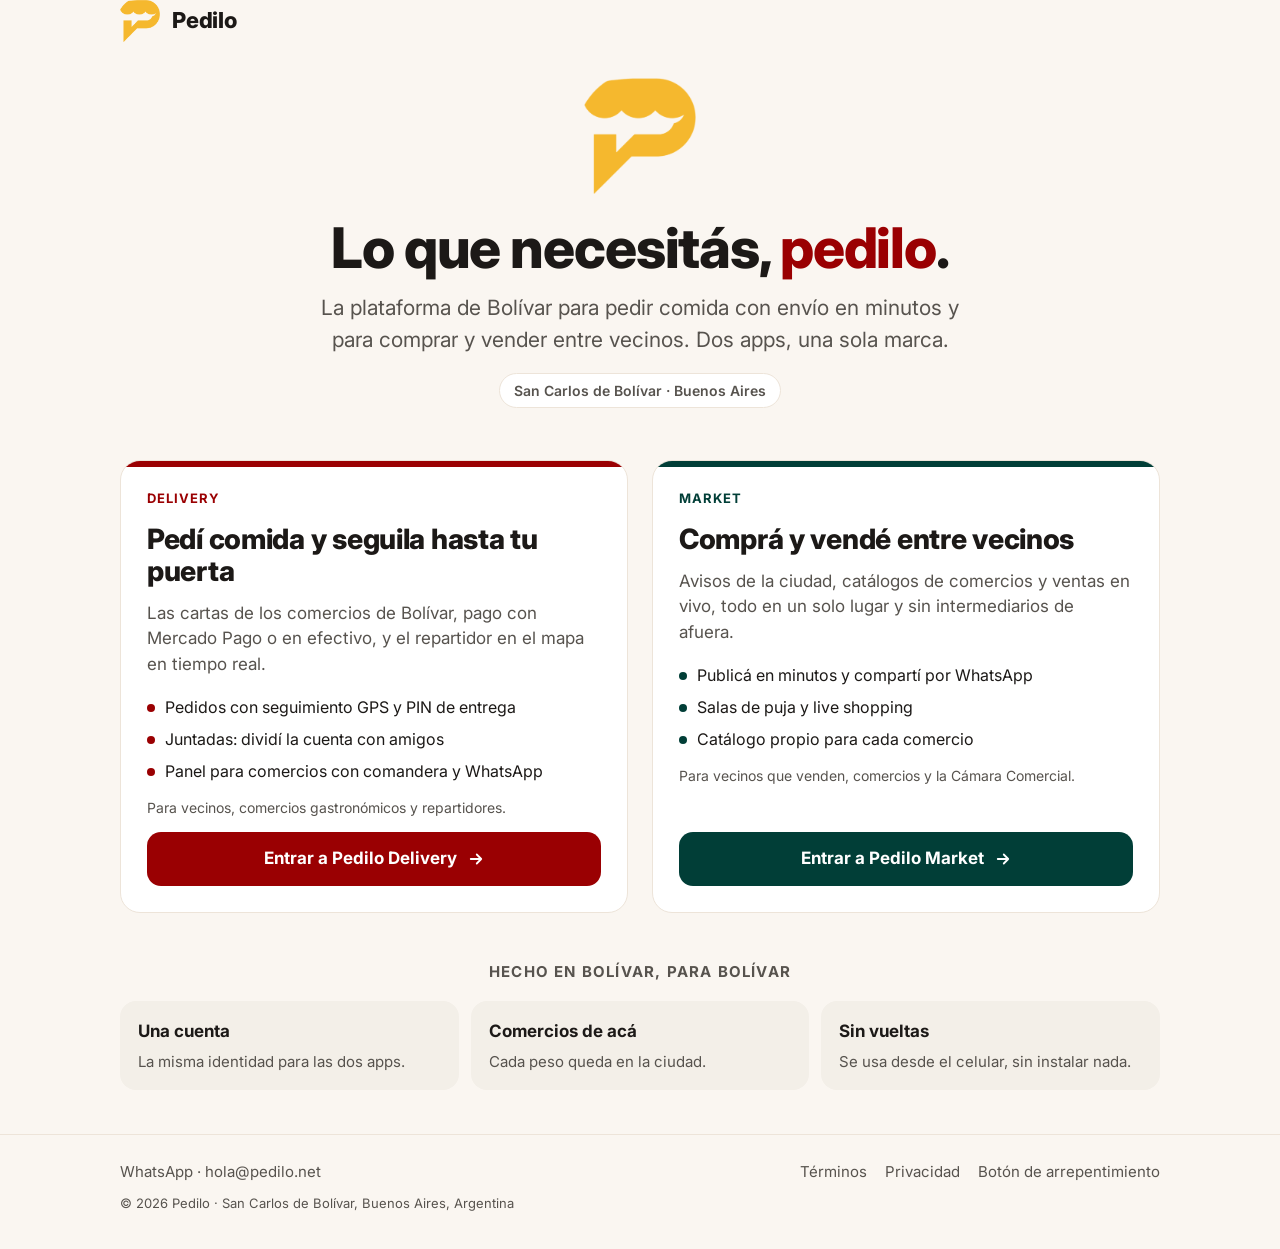
==== index.html @ ac6a03fa "feat: landing global de Pedilo con acceso a Delivery y Market Una pantalla estatica: marca, dos tarj" ====
<!doctype html>
<html lang="es-AR">
<head>
<meta charset="utf-8">
<meta name="viewport" content="width=device-width, initial-scale=1">
<title>Pedilo · Delivery y Market en San Carlos de Bolívar</title>
<meta name="description" content="Pedilo es la plataforma de Bolívar para pedir comida con envío en minutos y para comprar y vender entre vecinos. Dos apps, una sola marca.">
<meta name="theme-color" content="#faf6f1">
<link rel="icon" type="image/png" sizes="32x32" href="assets/favicon-32.png">
<link rel="icon" type="image/png" sizes="192x192" href="assets/favicon-192.png">
<link rel="apple-touch-icon" href="assets/favicon-192.png">
<link rel="canonical" href="https://pedilo.net/">
<meta property="og:type" content="website">
<meta property="og:title" content="Pedilo · Delivery y Market en Bolívar">
<meta property="og:description" content="Pedí comida con envío en minutos o comprá y vendé entre vecinos. Dos apps, una sola marca.">
<meta property="og:url" content="https://pedilo.net/">
<meta property="og:image" content="https://pedilo.net/assets/og.png">
<meta property="og:locale" content="es_AR">
<meta name="twitter:card" content="summary_large_image">
<link rel="preconnect" href="https://fonts.googleapis.com">
<link rel="preconnect" href="https://fonts.gstatic.com" crossorigin>
<link href="https://fonts.googleapis.com/css2?family=Inter:wght@400;500;600;700;800&display=swap" rel="stylesheet">
<style>
  :root {
    --cream: #faf6f1;
    --cream-mid: #ede4d9;
    --cream-soft: #f3efe8;
    --ink: #1c1917;
    --ink-muted: #57534e;
    --amber: #f5b335;
    --delivery: #9a0002;
    --delivery-dark: #6b0001;
    --market: #013e37;
    --market-dark: #022b26;
    --radius: 20px;
  }
  * { box-sizing: border-box; }
  html { -webkit-text-size-adjust: 100%; }
  body {
    margin: 0; background: var(--cream); color: var(--ink);
    font-family: Inter, system-ui, -apple-system, "Segoe UI", Roboto, sans-serif;
    font-size: 17px; line-height: 1.5; -webkit-font-smoothing: antialiased;
  }
  a { color: inherit; }
  .wrap { max-width: 1080px; margin: 0 auto; padding: 0 20px; }

  header { padding: 28px 0 8px; }
  .brand { display: flex; align-items: center; gap: 12px; text-decoration: none; font-weight: 800; font-size: 22px; letter-spacing: -0.01em; }
  .brand img { width: 40px; height: auto; }

  .hero { padding: 36px 0 28px; text-align: center; }
  .hero img { width: 112px; height: auto; margin-bottom: 18px; }
  .hero h1 { font-size: clamp(32px, 6vw, 56px); line-height: 1.05; letter-spacing: -0.02em; margin: 0 0 14px; font-weight: 800; }
  .hero h1 em { font-style: normal; color: var(--delivery); }
  .hero p { font-size: clamp(17px, 2.2vw, 21px); color: var(--ink-muted); max-width: 640px; margin: 0 auto; }
  .place { display: inline-block; margin-top: 18px; padding: 6px 14px; border: 1px solid var(--cream-mid); border-radius: 999px; font-size: 14px; font-weight: 600; color: var(--ink-muted); background: #fff; }

  .apps { display: grid; grid-template-columns: 1fr; gap: 18px; padding: 24px 0 40px; }
  @media (min-width: 760px) { .apps { grid-template-columns: 1fr 1fr; gap: 24px; } }
  .card {
    display: flex; flex-direction: column; gap: 14px;
    background: #fff; border: 1px solid var(--cream-mid); border-radius: var(--radius);
    padding: 28px 26px 26px; position: relative; overflow: hidden;
  }
  .card::before { content: ""; position: absolute; inset: 0 0 auto 0; height: 6px; background: var(--c); }
  .card .tag { font-size: 13px; font-weight: 700; letter-spacing: .08em; text-transform: uppercase; color: var(--c); }
  .card h2 { margin: 0; font-size: 28px; line-height: 1.15; letter-spacing: -0.01em; font-weight: 800; }
  .card p { margin: 0; color: var(--ink-muted); }
  .card ul { margin: 4px 0 0; padding: 0; list-style: none; display: grid; gap: 8px; }
  .card li { display: flex; gap: 10px; align-items: flex-start; font-size: 16px; }
  .card li::before { content: ""; flex: none; width: 8px; height: 8px; border-radius: 50%; background: var(--c); margin-top: 9px; }
  .card .who { font-size: 14px; color: var(--ink-muted); }
  .btn {
    margin-top: auto; display: inline-flex; align-items: center; justify-content: center; gap: 10px;
    padding: 14px 20px; border-radius: 14px; background: var(--c); color: #fff; text-decoration: none;
    font-weight: 700; font-size: 17px; transition: background .15s ease, transform .15s ease;
  }
  .btn:hover { background: var(--cd); }
  .btn:active { transform: translateY(1px); }
  .btn:focus-visible, a:focus-visible { outline: 3px solid var(--amber); outline-offset: 3px; }
  .btn svg { width: 18px; height: 18px; }
  .delivery { --c: var(--delivery); --cd: var(--delivery-dark); }
  .market { --c: var(--market); --cd: var(--market-dark); }

  .how { padding: 8px 0 44px; }
  .how h3 { text-align: center; font-size: 15px; font-weight: 700; letter-spacing: .08em; text-transform: uppercase; color: var(--ink-muted); margin: 0 0 18px; }
  .steps { display: grid; grid-template-columns: 1fr; gap: 12px; }
  @media (min-width: 760px) { .steps { grid-template-columns: repeat(3, 1fr); } }
  .step { background: var(--cream-soft); border-radius: 16px; padding: 18px 18px 16px; }
  .step b { display: block; font-size: 17px; margin-bottom: 4px; }
  .step span { color: var(--ink-muted); font-size: 15px; }

  footer { border-top: 1px solid var(--cream-mid); padding: 26px 0 36px; font-size: 15px; color: var(--ink-muted); }
  footer .row { display: flex; flex-wrap: wrap; gap: 10px 22px; align-items: center; justify-content: space-between; }
  footer nav { display: flex; flex-wrap: wrap; gap: 8px 18px; }
  footer a { text-decoration: none; }
  footer a:hover { text-decoration: underline; }
  .mini { margin-top: 10px; font-size: 13px; }
</style>
</head>
<body>

<header class="wrap">
  <a class="brand" href="/" aria-label="Pedilo, inicio">
    <img src="assets/logo.png" alt="" width="40" height="42">
    <span>Pedilo</span>
  </a>
</header>

<main class="wrap">
  <section class="hero">
    <img src="assets/logo.png" alt="Logo de Pedilo: una burbuja de chat con forma de P" width="112" height="116">
    <h1>Lo que necesitás, <em>pedilo</em>.</h1>
    <p>La plataforma de Bolívar para pedir comida con envío en minutos y para comprar y vender entre vecinos. Dos apps, una sola marca.</p>
    <span class="place">San Carlos de Bolívar · Buenos Aires</span>
  </section>

  <section class="apps" aria-label="Nuestras apps">
    <article class="card delivery">
      <span class="tag">Delivery</span>
      <h2>Pedí comida y seguila hasta tu puerta</h2>
      <p>Las cartas de los comercios de Bolívar, pago con Mercado Pago o en efectivo, y el repartidor en el mapa en tiempo real.</p>
      <ul>
        <li>Pedidos con seguimiento GPS y PIN de entrega</li>
        <li>Juntadas: dividí la cuenta con amigos</li>
        <li>Panel para comercios con comandera y WhatsApp</li>
      </ul>
      <span class="who">Para vecinos, comercios gastronómicos y repartidores.</span>
      <a class="btn" href="https://delivery.pedilo.net">
        Entrar a Pedilo Delivery
        <svg viewBox="0 0 24 24" fill="none" stroke="currentColor" stroke-width="2.4" stroke-linecap="round" stroke-linejoin="round" aria-hidden="true"><path d="M5 12h14M13 6l6 6-6 6"/></svg>
      </a>
    </article>

    <article class="card market">
      <span class="tag">Market</span>
      <h2>Comprá y vendé entre vecinos</h2>
      <p>Avisos de la ciudad, catálogos de comercios y ventas en vivo, todo en un solo lugar y sin intermediarios de afuera.</p>
      <ul>
        <li>Publicá en minutos y compartí por WhatsApp</li>
        <li>Salas de puja y live shopping</li>
        <li>Catálogo propio para cada comercio</li>
      </ul>
      <span class="who">Para vecinos que venden, comercios y la Cámara Comercial.</span>
      <a class="btn" href="https://market.pedilo.net">
        Entrar a Pedilo Market
        <svg viewBox="0 0 24 24" fill="none" stroke="currentColor" stroke-width="2.4" stroke-linecap="round" stroke-linejoin="round" aria-hidden="true"><path d="M5 12h14M13 6l6 6-6 6"/></svg>
      </a>
    </article>
  </section>

  <section class="how" aria-label="Cómo funciona">
    <h3>Hecho en Bolívar, para Bolívar</h3>
    <div class="steps">
      <div class="step"><b>Una cuenta</b><span>La misma identidad para las dos apps.</span></div>
      <div class="step"><b>Comercios de acá</b><span>Cada peso queda en la ciudad.</span></div>
      <div class="step"><b>Sin vueltas</b><span>Se usa desde el celular, sin instalar nada.</span></div>
    </div>
  </section>
</main>

<footer>
  <div class="wrap">
    <div class="row">
      <div>
        <!-- TODO: reemplazar por el WhatsApp y el mail de contacto definitivos -->
        <a href="https://wa.me/5492314000000">WhatsApp</a> · <a href="mailto:hola@pedilo.net">hola@pedilo.net</a>
      </div>
      <nav aria-label="Legales">
        <a href="https://delivery.pedilo.net/terminos">Términos</a>
        <a href="https://delivery.pedilo.net/privacidad">Privacidad</a>
        <a href="https://delivery.pedilo.net/arrepentimiento">Botón de arrepentimiento</a>
      </nav>
    </div>
    <div class="mini">© 2026 Pedilo · San Carlos de Bolívar, Buenos Aires, Argentina</div>
  </div>
</footer>

</body>
</html>
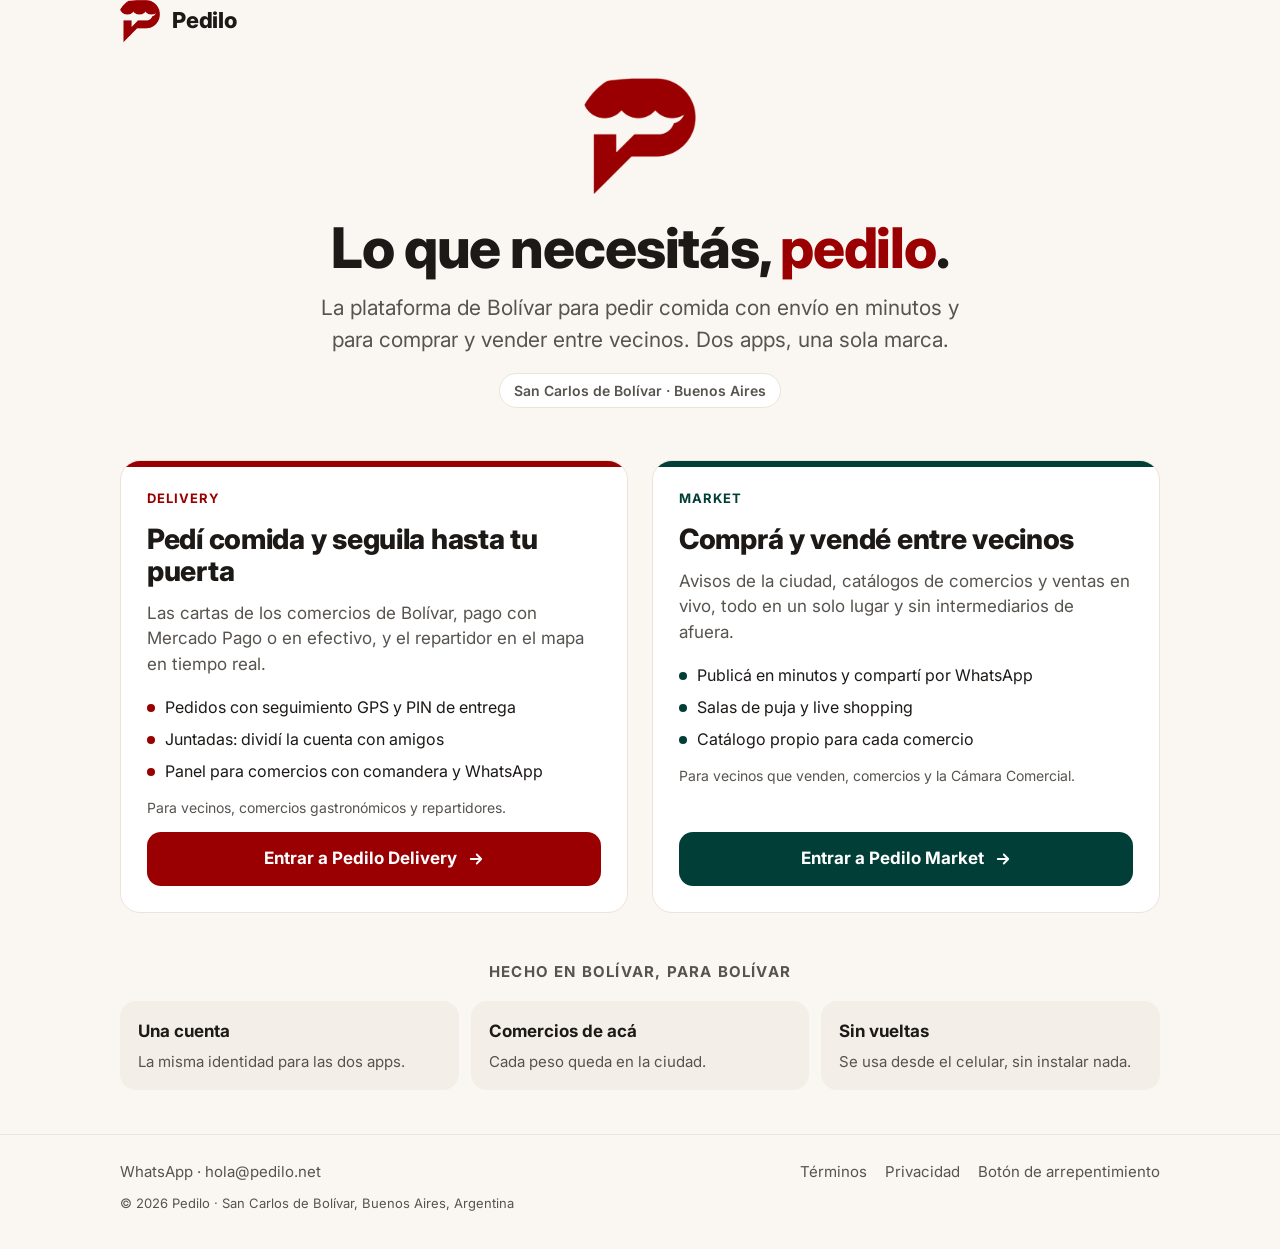
==== commit 52c520a3: "fix: logo en rojo de marca (#9a0002) en vez de ambar" ====
--- a/index.html
+++ b/index.html
@@ -27,7 +27,7 @@
     --cream-soft: #f3efe8;
     --ink: #1c1917;
     --ink-muted: #57534e;
-    --amber: #f5b335;
+    --amber: #f5b335; /* solo para el foco de teclado */
     --delivery: #9a0002;
     --delivery-dark: #6b0001;
     --market: #013e37;
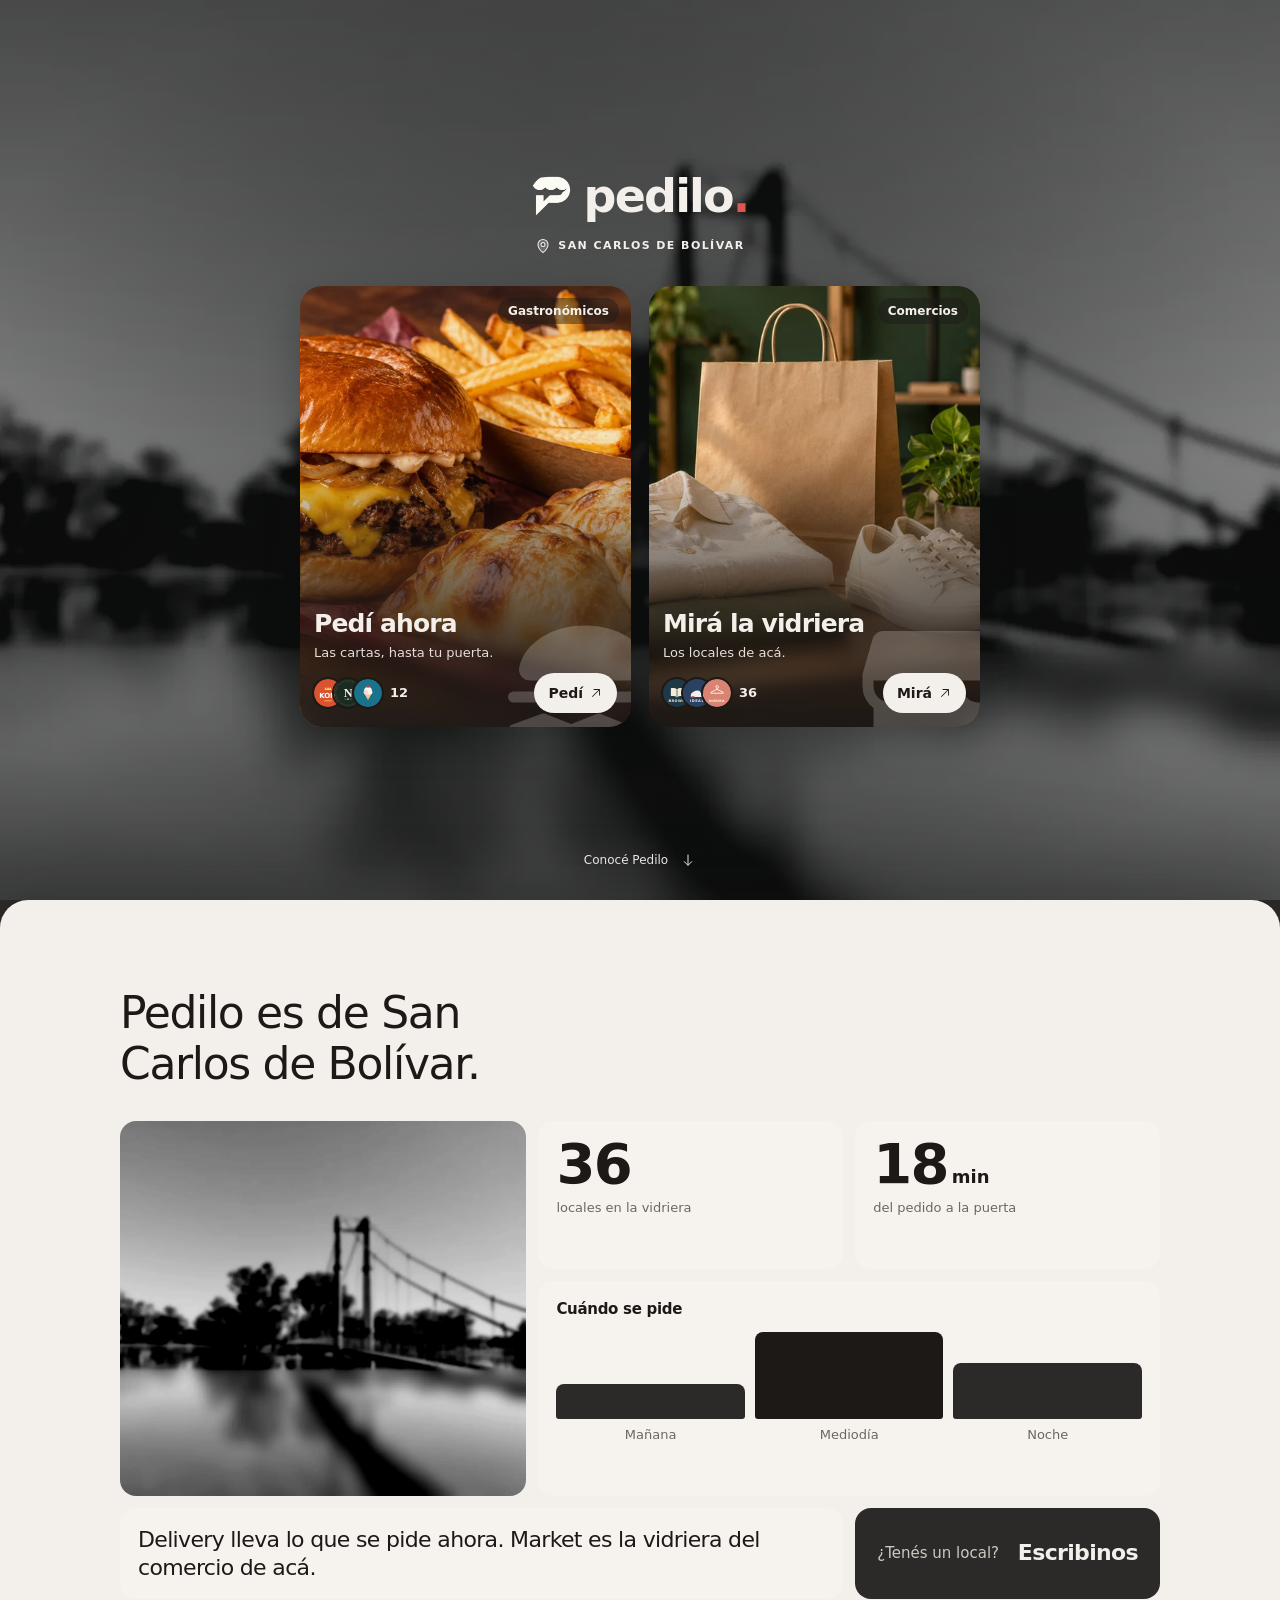
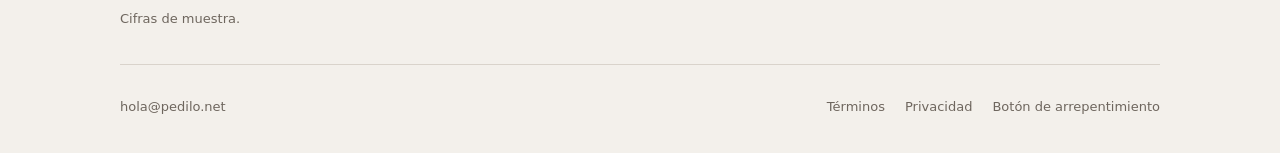
==== commit ac6b4a5f: "Rediseña la puerta de pedilo.net: hub en ceniza, las dos apps y quiénes somos. Co-authored-by: Curso" ====
--- a/index.html
+++ b/index.html
@@ -3,178 +3,123 @@
 <head>
 <meta charset="utf-8">
 <meta name="viewport" content="width=device-width, initial-scale=1">
-<title>Pedilo · Delivery y Market en San Carlos de Bolívar</title>
-<meta name="description" content="Pedilo es la plataforma de Bolívar para pedir comida con envío en minutos y para comprar y vender entre vecinos. Dos apps, una sola marca.">
-<meta name="theme-color" content="#faf6f1">
+<title>Pedilo · San Carlos de Bolívar</title>
+<meta name="description" content="Pedilo es de San Carlos de Bolívar. Delivery lleva lo que se pide ahora. Market es la vidriera del comercio de acá.">
+<meta name="theme-color" content="#2a2a2a">
 <link rel="icon" type="image/png" sizes="32x32" href="assets/favicon-32.png">
 <link rel="icon" type="image/png" sizes="192x192" href="assets/favicon-192.png">
 <link rel="apple-touch-icon" href="assets/favicon-192.png">
 <link rel="canonical" href="https://pedilo.net/">
+<link rel="preload" as="image" href="assets/bolivar.webp">
+<link rel="stylesheet" href="styles.css?v=11">
 <meta property="og:type" content="website">
-<meta property="og:title" content="Pedilo · Delivery y Market en Bolívar">
-<meta property="og:description" content="Pedí comida con envío en minutos o comprá y vendé entre vecinos. Dos apps, una sola marca.">
+<meta property="og:title" content="Pedilo · San Carlos de Bolívar">
+<meta property="og:description" content="Delivery lleva lo que se pide ahora. Market es la vidriera del comercio de acá.">
 <meta property="og:url" content="https://pedilo.net/">
-<meta property="og:image" content="https://pedilo.net/assets/og.png">
+<meta property="og:image" content="https://pedilo.net/assets/og.jpg">
 <meta property="og:locale" content="es_AR">
 <meta name="twitter:card" content="summary_large_image">
-<link rel="preconnect" href="https://fonts.googleapis.com">
-<link rel="preconnect" href="https://fonts.gstatic.com" crossorigin>
-<link href="https://fonts.googleapis.com/css2?family=Inter:wght@400;500;600;700;800&display=swap" rel="stylesheet">
-<style>
-  :root {
-    --cream: #faf6f1;
-    --cream-mid: #ede4d9;
-    --cream-soft: #f3efe8;
-    --ink: #1c1917;
-    --ink-muted: #57534e;
-    --amber: #f5b335; /* solo para el foco de teclado */
-    --delivery: #9a0002;
-    --delivery-dark: #6b0001;
-    --market: #013e37;
-    --market-dark: #022b26;
-    --radius: 20px;
-  }
-  * { box-sizing: border-box; }
-  html { -webkit-text-size-adjust: 100%; }
-  body {
-    margin: 0; background: var(--cream); color: var(--ink);
-    font-family: Inter, system-ui, -apple-system, "Segoe UI", Roboto, sans-serif;
-    font-size: 17px; line-height: 1.5; -webkit-font-smoothing: antialiased;
-  }
-  a { color: inherit; }
-  .wrap { max-width: 1080px; margin: 0 auto; padding: 0 20px; }
-
-  header { padding: 28px 0 8px; }
-  .brand { display: flex; align-items: center; gap: 12px; text-decoration: none; font-weight: 800; font-size: 22px; letter-spacing: -0.01em; }
-  .brand img { width: 40px; height: auto; }
-
-  .hero { padding: 36px 0 28px; text-align: center; }
-  .hero img { width: 112px; height: auto; margin-bottom: 18px; }
-  .hero h1 { font-size: clamp(32px, 6vw, 56px); line-height: 1.05; letter-spacing: -0.02em; margin: 0 0 14px; font-weight: 800; }
-  .hero h1 em { font-style: normal; color: var(--delivery); }
-  .hero p { font-size: clamp(17px, 2.2vw, 21px); color: var(--ink-muted); max-width: 640px; margin: 0 auto; }
-  .place { display: inline-block; margin-top: 18px; padding: 6px 14px; border: 1px solid var(--cream-mid); border-radius: 999px; font-size: 14px; font-weight: 600; color: var(--ink-muted); background: #fff; }
-
-  .apps { display: grid; grid-template-columns: 1fr; gap: 18px; padding: 24px 0 40px; }
-  @media (min-width: 760px) { .apps { grid-template-columns: 1fr 1fr; gap: 24px; } }
-  .card {
-    display: flex; flex-direction: column; gap: 14px;
-    background: #fff; border: 1px solid var(--cream-mid); border-radius: var(--radius);
-    padding: 28px 26px 26px; position: relative; overflow: hidden;
-  }
-  .card::before { content: ""; position: absolute; inset: 0 0 auto 0; height: 6px; background: var(--c); }
-  .card .tag { font-size: 13px; font-weight: 700; letter-spacing: .08em; text-transform: uppercase; color: var(--c); }
-  .card h2 { margin: 0; font-size: 28px; line-height: 1.15; letter-spacing: -0.01em; font-weight: 800; }
-  .card p { margin: 0; color: var(--ink-muted); }
-  .card ul { margin: 4px 0 0; padding: 0; list-style: none; display: grid; gap: 8px; }
-  .card li { display: flex; gap: 10px; align-items: flex-start; font-size: 16px; }
-  .card li::before { content: ""; flex: none; width: 8px; height: 8px; border-radius: 50%; background: var(--c); margin-top: 9px; }
-  .card .who { font-size: 14px; color: var(--ink-muted); }
-  .btn {
-    margin-top: auto; display: inline-flex; align-items: center; justify-content: center; gap: 10px;
-    padding: 14px 20px; border-radius: 14px; background: var(--c); color: #fff; text-decoration: none;
-    font-weight: 700; font-size: 17px; transition: background .15s ease, transform .15s ease;
-  }
-  .btn:hover { background: var(--cd); }
-  .btn:active { transform: translateY(1px); }
-  .btn:focus-visible, a:focus-visible { outline: 3px solid var(--amber); outline-offset: 3px; }
-  .btn svg { width: 18px; height: 18px; }
-  .delivery { --c: var(--delivery); --cd: var(--delivery-dark); }
-  .market { --c: var(--market); --cd: var(--market-dark); }
-
-  .how { padding: 8px 0 44px; }
-  .how h3 { text-align: center; font-size: 15px; font-weight: 700; letter-spacing: .08em; text-transform: uppercase; color: var(--ink-muted); margin: 0 0 18px; }
-  .steps { display: grid; grid-template-columns: 1fr; gap: 12px; }
-  @media (min-width: 760px) { .steps { grid-template-columns: repeat(3, 1fr); } }
-  .step { background: var(--cream-soft); border-radius: 16px; padding: 18px 18px 16px; }
-  .step b { display: block; font-size: 17px; margin-bottom: 4px; }
-  .step span { color: var(--ink-muted); font-size: 15px; }
-
-  footer { border-top: 1px solid var(--cream-mid); padding: 26px 0 36px; font-size: 15px; color: var(--ink-muted); }
-  footer .row { display: flex; flex-wrap: wrap; gap: 10px 22px; align-items: center; justify-content: space-between; }
-  footer nav { display: flex; flex-wrap: wrap; gap: 8px 18px; }
-  footer a { text-decoration: none; }
-  footer a:hover { text-decoration: underline; }
-  .mini { margin-top: 10px; font-size: 13px; }
-</style>
 </head>
 <body>
 
-<header class="wrap">
-  <a class="brand" href="/" aria-label="Pedilo, inicio">
-    <img src="assets/logo.png" alt="" width="40" height="42">
-    <span>Pedilo</span>
-  </a>
-</header>
-
-<main class="wrap">
-  <section class="hero">
-    <img src="assets/logo.png" alt="Logo de Pedilo: una burbuja de chat con forma de P" width="112" height="116">
-    <h1>Lo que necesitás, <em>pedilo</em>.</h1>
-    <p>La plataforma de Bolívar para pedir comida con envío en minutos y para comprar y vender entre vecinos. Dos apps, una sola marca.</p>
-    <span class="place">San Carlos de Bolívar · Buenos Aires</span>
-  </section>
-
-  <section class="apps" aria-label="Nuestras apps">
-    <article class="card delivery">
-      <span class="tag">Delivery</span>
-      <h2>Pedí comida y seguila hasta tu puerta</h2>
-      <p>Las cartas de los comercios de Bolívar, pago con Mercado Pago o en efectivo, y el repartidor en el mapa en tiempo real.</p>
-      <ul>
-        <li>Pedidos con seguimiento GPS y PIN de entrega</li>
-        <li>Juntadas: dividí la cuenta con amigos</li>
-        <li>Panel para comercios con comandera y WhatsApp</li>
-      </ul>
-      <span class="who">Para vecinos, comercios gastronómicos y repartidores.</span>
-      <a class="btn" href="https://delivery.pedilo.net">
-        Entrar a Pedilo Delivery
-        <svg viewBox="0 0 24 24" fill="none" stroke="currentColor" stroke-width="2.4" stroke-linecap="round" stroke-linejoin="round" aria-hidden="true"><path d="M5 12h14M13 6l6 6-6 6"/></svg>
+<main class="stage">
+  <div class="frame">
+    <img class="frame-photo" src="assets/bolivar.webp" alt="Puente colgante de San Carlos de Bolívar" width="1600" height="1474" fetchpriority="high">
+    <div class="frame-shade" aria-hidden="true"></div>
+    <header>
+      <h1>
+        <a class="brand" href="/">
+          <img src="assets/mark.png" alt="" width="40" height="40">
+          <span class="wordmark">pedilo<span>.</span></span>
+        </a>
+      </h1>
+      <p class="place">
+        <svg xmlns="http://www.w3.org/2000/svg" width="18" height="18" fill="currentColor" viewBox="0 0 256 256" aria-hidden="true"><path d="M128,24a80,80,0,0,0-80,80c0,72,80,128,80,128s80-56,80-128A80,80,0,0,0,128,24Zm0,112a32,32,0,1,1,32-32A32,32,0,0,1,128,136Z" opacity="0.2"></path><path d="M128,64a40,40,0,1,0,40,40A40,40,0,0,0,128,64Zm0,64a24,24,0,1,1,24-24A24,24,0,0,1,128,128Zm0-112a88.1,88.1,0,0,0-88,88c0,31.4,14.51,64.68,42,96.25a254.19,254.19,0,0,0,41.45,38.3,8,8,0,0,0,9.18,0A254.19,254.19,0,0,0,174,200.25c27.45-31.57,42-64.85,42-96.25A88.1,88.1,0,0,0,128,16Zm0,206c-16.53-13-72-60.75-72-118a72,72,0,0,1,144,0C200,161.23,144.53,209,128,222Z"></path></svg>
+        San Carlos de Bolívar
+      </p>
+    </header>
+    <div class="cards">
+      <a class="card" href="https://delivery.pedilo.net">
+        <img src="assets/gastronomia.webp" alt="" width="900" height="600">
+        <span class="card-shade" aria-hidden="true"></span>
+        <svg class="card-ghost" aria-hidden="true" viewBox="0 0 256 256" fill="currentColor"><path d="M35.58,98.06a16,16,0,0,1-3.23-13.44C39.78,49.5,80,24,128,24s88.22,25.5,95.65,60.62A16,16,0,0,1,207.93,104H48.07A16,16,0,0,1,35.58,98.06Zm193.68,54.42-41.13,15L151,152.57a8,8,0,0,0-5.94,0l-37,14.81L71,152.57a8,8,0,0,0-5.7-.09l-44,16a8,8,0,0,0,5.47,15L40,178.69V184a40,40,0,0,0,40,40h96a40,40,0,0,0,40-40v-9.67l18.73-6.81a8,8,0,1,0-5.47-15ZM24,136H232a8,8,0,0,0,0-16H24a8,8,0,0,0,0,16Z"/></svg>
+        <span class="kind">Gastronómicos</span>
+        <span class="card-copy">
+          <h2>Pedí ahora</h2>
+          <p>Las cartas, hasta tu puerta.</p>
+        </span>
+        <span class="card-row">
+          <span class="shops">
+            <img src="assets/shops/kom.svg" alt="La Familia Kom" width="28" height="28" loading="lazy">
+            <img src="assets/shops/nanna.svg" alt="Nanna Restaurante" width="28" height="28" loading="lazy">
+            <img src="assets/shops/oasis.svg" alt="Oasis Helados" width="28" height="28" loading="lazy">
+          </span>
+          <span class="card-count">12</span>
+          <span class="card-go">Pedí <svg viewBox="0 0 256 256" fill="currentColor" aria-hidden="true"><path d="M200,64V168a8,8,0,0,1-16,0V83.31L69.66,197.66a8,8,0,0,1-11.32-11.32L172.69,72H88a8,8,0,0,1,0-16H192A8,8,0,0,1,200,64Z"/></svg></span>
+        </span>
       </a>
-    </article>
-
-    <article class="card market">
-      <span class="tag">Market</span>
-      <h2>Comprá y vendé entre vecinos</h2>
-      <p>Avisos de la ciudad, catálogos de comercios y ventas en vivo, todo en un solo lugar y sin intermediarios de afuera.</p>
-      <ul>
-        <li>Publicá en minutos y compartí por WhatsApp</li>
-        <li>Salas de puja y live shopping</li>
-        <li>Catálogo propio para cada comercio</li>
-      </ul>
-      <span class="who">Para vecinos que venden, comercios y la Cámara Comercial.</span>
-      <a class="btn" href="https://market.pedilo.net">
-        Entrar a Pedilo Market
-        <svg viewBox="0 0 24 24" fill="none" stroke="currentColor" stroke-width="2.4" stroke-linecap="round" stroke-linejoin="round" aria-hidden="true"><path d="M5 12h14M13 6l6 6-6 6"/></svg>
+      <a class="card" href="https://market.pedilo.net">
+        <img src="assets/comercios.webp" alt="" width="900" height="600">
+        <span class="card-shade" aria-hidden="true"></span>
+        <svg class="card-ghost" aria-hidden="true" viewBox="0 0 256 256" fill="currentColor"><path d="M231.69,93.81,217.35,43.6A16.07,16.07,0,0,0,202,32H54A16.07,16.07,0,0,0,38.65,43.6L24.31,93.81A7.94,7.94,0,0,0,24,96v16a40,40,0,0,0,16,32v72a8,8,0,0,0,8,8H208a8,8,0,0,0,8-8V144a40,40,0,0,0,16-32V96A7.94,7.94,0,0,0,231.69,93.81ZM88,112a24,24,0,0,1-35.12,21.26,7.88,7.88,0,0,0-1.82-1.06A24,24,0,0,1,40,112v-8H88Zm64,0a24,24,0,0,1-48,0v-8h48Zm64,0a24,24,0,0,1-11.07,20.2,8.08,8.08,0,0,0-1.8,1.05A24,24,0,0,1,168,112v-8h48Z"/></svg>
+        <span class="kind">Comercios</span>
+        <span class="card-copy">
+          <h2>Mirá la vidriera</h2>
+          <p>Los locales de acá.</p>
+        </span>
+        <span class="card-row">
+          <span class="shops">
+            <img src="assets/shops/libreria-brown.svg" alt="Librería Brown" width="28" height="28" loading="lazy">
+            <img src="assets/shops/calzados-ideal.svg" alt="Calzados Ideal" width="28" height="28" loading="lazy">
+            <img src="assets/shops/modas-norma.svg" alt="Modas Norma" width="28" height="28" loading="lazy">
+          </span>
+          <span class="card-count">36</span>
+          <span class="card-go">Mirá <svg viewBox="0 0 256 256" fill="currentColor" aria-hidden="true"><path d="M200,64V168a8,8,0,0,1-16,0V83.31L69.66,197.66a8,8,0,0,1-11.32-11.32L172.69,72H88a8,8,0,0,1,0-16H192A8,8,0,0,1,200,64Z"/></svg></span>
+        </span>
       </a>
-    </article>
-  </section>
-
-  <section class="how" aria-label="Cómo funciona">
-    <h3>Hecho en Bolívar, para Bolívar</h3>
-    <div class="steps">
-      <div class="step"><b>Una cuenta</b><span>La misma identidad para las dos apps.</span></div>
-      <div class="step"><b>Comercios de acá</b><span>Cada peso queda en la ciudad.</span></div>
-      <div class="step"><b>Sin vueltas</b><span>Se usa desde el celular, sin instalar nada.</span></div>
     </div>
-  </section>
+    <a class="discover" href="#nosotros">Conocé Pedilo <svg width="16" height="16" viewBox="0 0 24 24" fill="none" stroke="currentColor" stroke-width="1.5" aria-hidden="true"><path d="M12 4v16m-6-6 6 6 6-6"/></svg></a>
+  </div>
 </main>
 
-<footer>
-  <div class="wrap">
-    <div class="row">
-      <div>
-        <!-- TODO: reemplazar por el WhatsApp y el mail de contacto definitivos -->
-        <a href="https://wa.me/5492314000000">WhatsApp</a> · <a href="mailto:hola@pedilo.net">hola@pedilo.net</a>
+<section class="sheet" id="nosotros" aria-labelledby="about-title">
+  <h2 class="lead" id="about-title">Pedilo es de San Carlos de Bolívar.</h2>
+  <div class="bento">
+    <figure class="tile tile-place">
+      <img src="assets/bolivar.webp" alt="Puente colgante de San Carlos de Bolívar" width="1600" height="1474">
+    </figure>
+    <article class="tile tile-stat">
+      <p class="num">36</p>
+      <p>locales en la vidriera</p>
+    </article>
+    <article class="tile tile-stat">
+      <p class="num">18<small>min</small></p>
+      <p>del pedido a la puerta</p>
+    </article>
+    <article class="tile tile-chart">
+      <p class="chart-title">Cuándo se pide</p>
+      <div class="hours" role="img" aria-label="Mañana 4 de 10, mediodía 9 de 10, noche 6 de 10. Cifras de muestra.">
+        <div class="hour"><i style="--h: 40%"></i><span>Mañana</span></div>
+        <div class="hour"><i style="--h: 100%"></i><span>Mediodía</span></div>
+        <div class="hour"><i style="--h: 64%"></i><span>Noche</span></div>
       </div>
-      <nav aria-label="Legales">
-        <a href="https://delivery.pedilo.net/terminos">Términos</a>
-        <a href="https://delivery.pedilo.net/privacidad">Privacidad</a>
-        <a href="https://delivery.pedilo.net/arrepentimiento">Botón de arrepentimiento</a>
-      </nav>
-    </div>
-    <div class="mini">© 2026 Pedilo · San Carlos de Bolívar, Buenos Aires, Argentina</div>
+    </article>
+    <p class="tile tile-note">Delivery lleva lo que se pide ahora. Market es la vidriera del comercio de acá.</p>
+    <a class="tile tile-mail" href="mailto:hola@pedilo.net">
+      <span>¿Tenés un local?</span>
+      <strong>Escribinos</strong>
+    </a>
   </div>
-</footer>
+  <p class="sample">Cifras de muestra.</p>
+  <footer>
+    <a href="mailto:hola@pedilo.net">hola@pedilo.net</a>
+    <nav aria-label="Legales">
+      <a href="https://delivery.pedilo.net/terminos">Términos</a>
+      <a href="https://delivery.pedilo.net/privacidad">Privacidad</a>
+      <a href="https://delivery.pedilo.net/arrepentimiento">Botón de arrepentimiento</a>
+    </nav>
+  </footer>
+</section>
 
 </body>
 </html>
--- a/styles.css
+++ b/styles.css
@@ -0,0 +1,159 @@
+:root {
+  --ash: #2c2a28;
+  --bone: #f3f0eb;
+  --paper: #f6f3ee;
+  --field: #e6e1d8;
+  --ink: #1c1917;
+  --muted: #6e665e;
+  --dot: #df5550;
+  --ease: cubic-bezier(0.16, 1, 0.3, 1);
+}
+
+* { box-sizing: border-box; }
+html { -webkit-text-size-adjust: 100%; scrollbar-color: var(--ash) var(--field); scroll-behavior: smooth; }
+::selection { background: var(--ash); color: var(--bone); }
+body { margin: 0; background: var(--ash); color: var(--ink); font-family: system-ui, "Segoe UI", Roboto, sans-serif; line-height: 1.4; -webkit-font-smoothing: antialiased; }
+img { display: block; max-width: 100%; }
+a { color: inherit; }
+
+.stage { position: sticky; top: 0; z-index: 0; height: 100vh; height: 100svh; min-height: 640px; }
+.frame { position: relative; isolation: isolate; display: flex; flex-direction: column; align-items: center; justify-content: center; gap: 32px; height: 100%; overflow: hidden; padding: 64px 24px; }
+.frame-photo { position: absolute; z-index: -2; inset: 0; width: 100%; height: 100%; max-width: none; object-fit: cover; object-position: 65% 48%; filter: grayscale(1); }
+/* The softened bridge supports the central product choices. */
+.frame-shade { position: absolute; z-index: -1; inset: 0; background: radial-gradient(ellipse at center, rgb(20 22 21 / .48), transparent 80%), linear-gradient(180deg, rgb(20 22 21 / .55), rgb(20 22 21 / .42) 50%, rgb(20 22 21 / .6)); pointer-events: none; }
+header { display: flex; flex-direction: column; align-items: center; width: 100%; }
+h1 { margin: 0; font: inherit; }
+.brand { display: inline-flex; align-items: center; gap: 12px; color: var(--bone); font-size: clamp(38px, 4vw, 46px); font-weight: 700; letter-spacing: -.04em; line-height: 1; text-decoration: none; }
+.brand img { width: 40px; height: 40px; object-fit: contain; }
+.wordmark > span { color: var(--dot); }
+.brand:focus-visible, .discover:focus-visible { outline: 3px solid var(--bone); outline-offset: 6px; border-radius: 8px; }
+.place { display: flex; align-items: center; justify-content: center; gap: 7px; margin: 16px 0 0; color: var(--bone); font-size: 11px; font-weight: 600; letter-spacing: .13em; text-transform: uppercase; }
+.place svg { flex: none; width: 16px; height: 16px; }
+
+.cards { width: min(680px, 100%); display: grid; grid-template-columns: repeat(2, minmax(0, 1fr)); gap: 18px; }
+.card { position: relative; display: flex; flex-direction: column; justify-content: flex-end; gap: 12px; aspect-ratio: 3 / 4; padding: 14px; overflow: hidden; border-radius: 22px; color: var(--bone); text-decoration: none; box-shadow: 0 14px 36px rgb(12 16 14 / .28); }
+.card:focus-visible { outline: 3px solid var(--bone); outline-offset: 5px; }
+.card > img { position: absolute; inset: 0; width: 100%; height: 100%; max-width: none; object-fit: cover; transition: transform 640ms var(--ease); }
+.card-shade { position: absolute; inset: 0; background: linear-gradient(180deg, rgb(28 25 23 / .04) 38%, rgb(28 25 23 / .55) 64%, rgb(28 25 23 / .96)); }
+.card-shade::before { content: ""; position: absolute; right: 0; bottom: 0; left: 0; height: 46%; backdrop-filter: blur(8px); -webkit-mask-image: linear-gradient(transparent, #000 72%); mask-image: linear-gradient(transparent, #000 72%); }
+.card-ghost { position: absolute; right: -42px; bottom: -58px; z-index: 0; width: 176px; height: 176px; color: rgb(243 240 235 / .22); pointer-events: none; }
+.kind { position: absolute; top: 12px; right: 12px; padding: 6px 10px; border-radius: 999px; background: rgb(28 25 23 / .45); color: var(--bone); font-size: 12px; font-weight: 600; line-height: 1.2; }
+.card-copy, .card-row { position: relative; z-index: 1; }
+.card h2 { margin: 0; font-size: clamp(20px, 2.2vw, 25px); font-weight: 700; letter-spacing: -.035em; line-height: 1.1; }
+.card p { margin: 6px 0 0; max-width: 16em; color: #e4dfd8; font-size: 13px; line-height: 1.35; }
+.card-row { display: flex; align-items: center; gap: 8px; }
+.shops { display: flex; }
+.shops img { width: 28px; height: 28px; margin-left: -8px; border-radius: 50%; box-shadow: 0 0 0 2px #1c1917; }
+.shops img:first-child { margin-left: 0; }
+.card-count { font-size: 13px; font-weight: 650; }
+.card-go { margin-left: auto; display: inline-flex; align-items: center; gap: 6px; min-height: 40px; padding: 0 14px; border-radius: 999px; background: var(--bone); color: var(--ink); font-size: 14px; font-weight: 650; }
+.card-go svg { width: 14px; height: 14px; }
+.discover { position: absolute; bottom: 18px; display: inline-flex; align-items: center; justify-content: center; gap: 12px; min-height: 44px; margin-top: 20px; color: var(--bone); font-size: 12px; text-decoration: none; }
+.discover svg { transition: transform 240ms var(--ease); }
+@media (hover: hover) {
+  .card:hover { transform: translateY(-4px); }
+  .card:hover > img { transform: scale(1.04); }
+  .discover:hover svg { transform: translateY(3px); }
+  .sheet footer a:hover { color: var(--ink); text-decoration: underline; }
+  .tile-mail:hover { background: #242220; }
+  .tile-mail:hover strong { text-decoration: underline; text-underline-offset: 4px; }
+}
+.card:active { transform: translateY(-1px); }
+
+/* One entrance: identity first, then the two product choices (640 ms total).
+   Individual translate keeps the entrance independent of hover transforms. */
+@keyframes brand-arrive {
+  from { opacity: .25; }
+  to { opacity: 1; }
+}
+@keyframes card-arrive {
+  from { opacity: .25; translate: 0 12px; }
+  to { opacity: 1; translate: 0 0; }
+}
+@keyframes tile-in {
+  from { opacity: .2; translate: 0 16px; }
+  to { opacity: 1; translate: 0 0; }
+}
+@keyframes bar-in {
+  from { transform: scaleY(0); }
+  to { transform: scaleY(1); }
+}
+@media (prefers-reduced-motion: no-preference) {
+  .frame > header { animation: brand-arrive 380ms var(--ease) backwards; }
+  .card { animation: card-arrive 460ms var(--ease) 100ms backwards; }
+  .card:nth-child(2) { animation-delay: 180ms; }
+  .frame > header:focus-within, .card:focus-visible { animation: none; }
+  .tile { animation: tile-in 640ms var(--ease) both; }
+  .hour i { animation: bar-in 700ms var(--ease) both; }
+  @supports (animation-timeline: view()) {
+    .tile, .hour i { animation-timeline: view(); animation-range: entry 12% cover 32%; }
+  }
+}
+
+.sheet { position: relative; z-index: 1; display: flex; flex-direction: column; padding: clamp(48px, 7vw, 88px) max(20px, calc((100vw - 1040px) / 2)) 24px; border-radius: 28px 28px 0 0; background: var(--bone); color: var(--ink); box-shadow: 0 -20px 60px rgb(20 18 16 / .16); }
+.lead { max-width: 16em; margin: 0; font-size: clamp(28px, 3.6vw, 44px); font-weight: 500; letter-spacing: -.03em; line-height: 1.15; text-wrap: balance; }
+.bento { display: grid; grid-template-columns: 1.2fr 0.9fr 0.9fr; grid-template-areas: "place a b" "place chart chart" "note note mail"; gap: 12px; margin: 32px 0 12px; }
+.tile { border-radius: 16px; background: var(--paper); }
+.tile-place { grid-area: place; margin: 0; overflow: hidden; min-height: 240px; }
+.tile-place img { width: 100%; height: 100%; object-fit: cover; object-position: 65% 48%; filter: grayscale(1); }
+.bento > :nth-child(2) { grid-area: a; }
+.bento > :nth-child(3) { grid-area: b; }
+.tile-chart { grid-area: chart; }
+.tile-note { grid-area: note; }
+.tile-mail { grid-area: mail; }
+.tile-stat, .tile-chart, .tile-note { padding: 18px 18px 16px; }
+.tile-stat p, .tile-note { margin: 0; }
+.num { font-size: clamp(40px, 4.6vw, 56px); font-weight: 650; letter-spacing: -.03em; line-height: .9; font-variant-numeric: tabular-nums; }
+.num small { margin-left: 4px; font-size: 18px; font-weight: 600; letter-spacing: 0; }
+.tile-stat p:last-child, .hour span, .sample { color: var(--muted); font-size: 13px; line-height: 1.3; }
+.tile-stat p:last-child { margin-top: 10px; max-width: 12em; }
+.chart-title { margin: 0 0 12px; font-size: 15px; font-weight: 650; letter-spacing: -.02em; }
+.hours { display: grid; grid-template-columns: repeat(3, 1fr); gap: 10px; height: 112px; }
+.hour { display: grid; grid-template-rows: 1fr auto; gap: 8px; min-height: 0; }
+.hour i { display: block; align-self: end; width: 100%; height: var(--h); border-radius: 8px 8px 3px 3px; background: var(--ash); transform-origin: bottom; }
+.hour:nth-child(2) i { background: var(--ink); }
+.hour span { text-align: center; }
+.tile-note { display: flex; align-items: flex-end; font-size: clamp(18px, 2vw, 22px); font-weight: 500; letter-spacing: -.03em; line-height: 1.3; text-wrap: pretty; }
+.sample { margin: 0 0 36px; }
+.tile-mail { display: flex; align-items: center; justify-content: space-between; gap: 16px; min-height: 88px; padding: 18px 22px; background: var(--ash); color: var(--bone); text-decoration: none; }
+.tile-mail span { color: #cfc8c0; font-size: 15px; }
+.tile-mail strong { font-size: 22px; font-weight: 650; letter-spacing: -.03em; }
+.sheet a:focus-visible { outline: 3px solid var(--ink); outline-offset: 3px; border-radius: 3px; }
+.tile-mail:focus-visible { outline-color: var(--bone); }
+footer { display: flex; flex-wrap: wrap; gap: 12px 32px; align-items: baseline; justify-content: space-between; margin-top: auto; padding-top: 20px; border-top: 1px solid #d9d3cb; color: var(--muted); font-size: 13px; }
+footer nav { display: flex; flex-wrap: wrap; gap: 4px 20px; }
+footer a { display: inline-flex; align-items: center; min-height: 44px; text-decoration: none; text-underline-offset: 4px; }
+
+@media (max-width: 680px) {
+  .stage { min-height: 580px; }
+  .frame { padding: 64px 14px; gap: 26px; }
+  .frame-photo { object-position: 64% 50%; }
+  .brand { font-size: 36px; gap: 10px; }
+  .brand img { width: 36px; height: 36px; }
+  .place { margin-top: 14px; font-size: 11px; letter-spacing: .1em; }
+  .cards { gap: 10px; }
+  .card { gap: 8px; padding: 10px; border-radius: 18px; }
+  .card-ghost { right: -32px; bottom: -40px; width: 116px; height: 116px; }
+  .kind { top: 8px; right: 8px; padding: 4px 7px; font-size: 11px; }
+  .card h2 { font-size: 16px; }
+  .card p { font-size: 12px; }
+  .shops img { width: 22px; height: 22px; }
+  .card-go { min-height: 32px; padding-inline: 10px; font-size: 13px; }
+  .discover { margin-top: 12px; }
+  .sheet { border-radius: 22px 22px 0 0; }
+  .bento { grid-template-columns: 1fr 1fr; grid-template-areas: "place place" "a b" "chart chart" "note note" "mail mail"; margin-bottom: 8px; }
+  .tile-place { min-height: 0; aspect-ratio: 16 / 8; }
+  .tile-mail { min-height: 76px; }
+  .sample { margin-bottom: 28px; }
+}
+@media (max-height: 600px) and (min-width: 681px) {
+  .stage { min-height: 530px; }
+  .frame { padding-top: 32px; }
+  .frame { gap: 20px; }
+  .cards { max-width: 560px; }
+}
+@media (prefers-reduced-motion: reduce) {
+  html { scroll-behavior: auto; }
+  .card, .card > img, .discover svg, .tile, .hour i { transition: none; animation: none; }
+  .card:hover, .card:active, .card:hover > img, .discover:hover svg { transform: none; }
+}
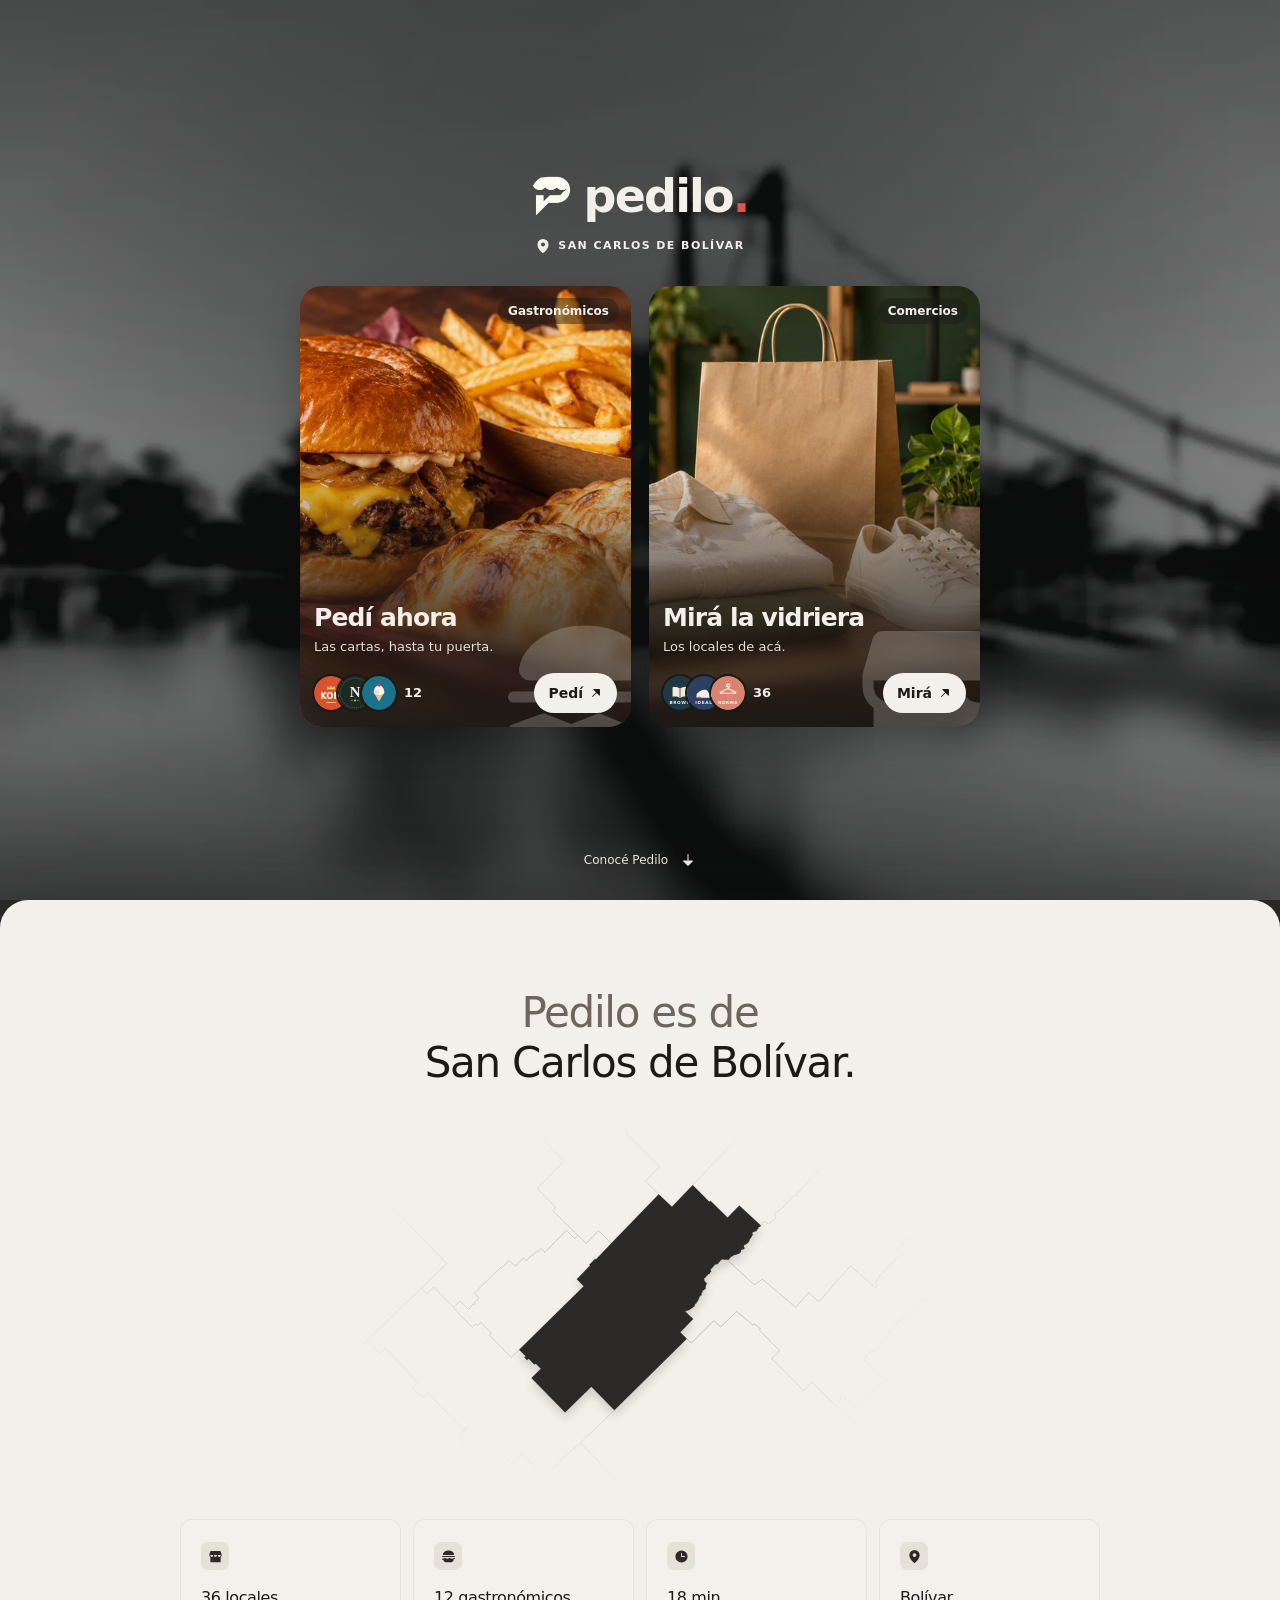
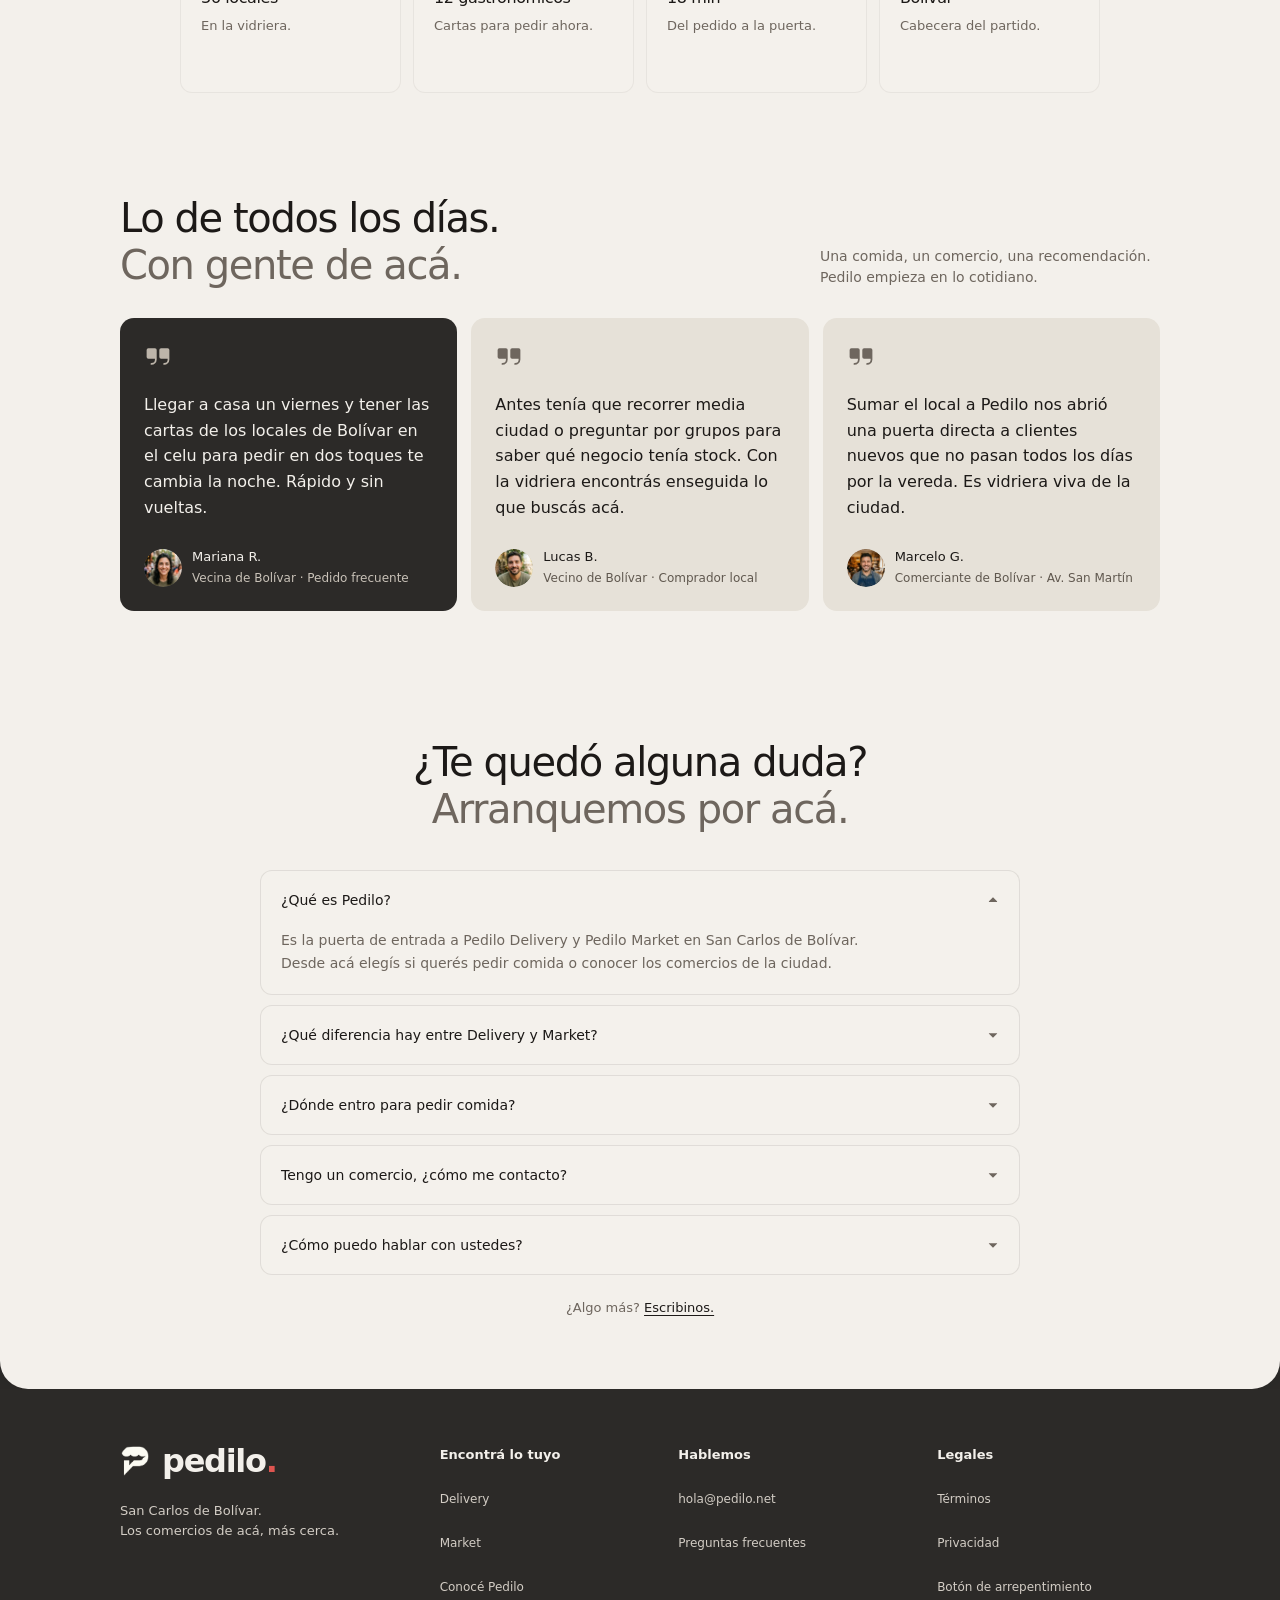
==== commit bf95fcbc: "feat: agrega mocks de clientes con fotos reales en opiniones y retira leyendas de muestra" ====
--- a/index.html
+++ b/index.html
@@ -11,12 +11,12 @@
 <link rel="apple-touch-icon" href="assets/favicon-192.png">
 <link rel="canonical" href="https://pedilo.net/">
 <link rel="preload" as="image" href="assets/bolivar.webp">
-<link rel="stylesheet" href="styles.css?v=11">
+<link rel="stylesheet" href="styles.css?v=18">
 <meta property="og:type" content="website">
 <meta property="og:title" content="Pedilo · San Carlos de Bolívar">
 <meta property="og:description" content="Delivery lleva lo que se pide ahora. Market es la vidriera del comercio de acá.">
 <meta property="og:url" content="https://pedilo.net/">
-<meta property="og:image" content="https://pedilo.net/assets/og.jpg">
+<meta property="og:image" content="https://pedilo.net/assets/og.png">
 <meta property="og:locale" content="es_AR">
 <meta name="twitter:card" content="summary_large_image">
 </head>
@@ -34,7 +34,7 @@
         </a>
       </h1>
       <p class="place">
-        <svg xmlns="http://www.w3.org/2000/svg" width="18" height="18" fill="currentColor" viewBox="0 0 256 256" aria-hidden="true"><path d="M128,24a80,80,0,0,0-80,80c0,72,80,128,80,128s80-56,80-128A80,80,0,0,0,128,24Zm0,112a32,32,0,1,1,32-32A32,32,0,0,1,128,136Z" opacity="0.2"></path><path d="M128,64a40,40,0,1,0,40,40A40,40,0,0,0,128,64Zm0,64a24,24,0,1,1,24-24A24,24,0,0,1,128,128Zm0-112a88.1,88.1,0,0,0-88,88c0,31.4,14.51,64.68,42,96.25a254.19,254.19,0,0,0,41.45,38.3,8,8,0,0,0,9.18,0A254.19,254.19,0,0,0,174,200.25c27.45-31.57,42-64.85,42-96.25A88.1,88.1,0,0,0,128,16Zm0,206c-16.53-13-72-60.75-72-118a72,72,0,0,1,144,0C200,161.23,144.53,209,128,222Z"></path></svg>
+        <svg aria-hidden="true" focusable="false" xmlns="http://www.w3.org/2000/svg" viewBox="0 0 256 256" fill="currentColor"><path d="M128,16a88.1,88.1,0,0,0-88,88c0,75.3,80,132.17,83.41,134.55a8,8,0,0,0,9.18,0C136,236.17,216,179.3,216,104A88.1,88.1,0,0,0,128,16Zm0,56a32,32,0,1,1-32,32A32,32,0,0,1,128,72Z"/></svg>
         San Carlos de Bolívar
       </p>
     </header>
@@ -42,7 +42,7 @@
       <a class="card" href="https://delivery.pedilo.net">
         <img src="assets/gastronomia.webp" alt="" width="900" height="600">
         <span class="card-shade" aria-hidden="true"></span>
-        <svg class="card-ghost" aria-hidden="true" viewBox="0 0 256 256" fill="currentColor"><path d="M35.58,98.06a16,16,0,0,1-3.23-13.44C39.78,49.5,80,24,128,24s88.22,25.5,95.65,60.62A16,16,0,0,1,207.93,104H48.07A16,16,0,0,1,35.58,98.06Zm193.68,54.42-41.13,15L151,152.57a8,8,0,0,0-5.94,0l-37,14.81L71,152.57a8,8,0,0,0-5.7-.09l-44,16a8,8,0,0,0,5.47,15L40,178.69V184a40,40,0,0,0,40,40h96a40,40,0,0,0,40-40v-9.67l18.73-6.81a8,8,0,1,0-5.47-15ZM24,136H232a8,8,0,0,0,0-16H24a8,8,0,0,0,0,16Z"/></svg>
+        <svg aria-hidden="true" focusable="false" class="card-ghost" xmlns="http://www.w3.org/2000/svg" viewBox="0 0 256 256" fill="currentColor"><path d="M35.58,98.06a16,16,0,0,1-3.23-13.44C39.78,49.5,80,24,128,24s88.22,25.5,95.65,60.62A16,16,0,0,1,207.93,104H48.07A16,16,0,0,1,35.58,98.06Zm193.68,54.42-41.13,15L151,152.57a8,8,0,0,0-5.94,0l-37,14.81L71,152.57a8,8,0,0,0-5.7-.09l-44,16a8,8,0,0,0,5.47,15L40,178.69V184a40,40,0,0,0,40,40h96a40,40,0,0,0,40-40v-9.67l18.73-6.81a8,8,0,1,0-5.47-15ZM24,136H232a8,8,0,0,0,0-16H24a8,8,0,0,0,0,16Z"/></svg>
         <span class="kind">Gastronómicos</span>
         <span class="card-copy">
           <h2>Pedí ahora</h2>
@@ -55,13 +55,13 @@
             <img src="assets/shops/oasis.svg" alt="Oasis Helados" width="28" height="28" loading="lazy">
           </span>
           <span class="card-count">12</span>
-          <span class="card-go">Pedí <svg viewBox="0 0 256 256" fill="currentColor" aria-hidden="true"><path d="M200,64V168a8,8,0,0,1-16,0V83.31L69.66,197.66a8,8,0,0,1-11.32-11.32L172.69,72H88a8,8,0,0,1,0-16H192A8,8,0,0,1,200,64Z"/></svg></span>
+          <span class="card-go">Pedí <svg aria-hidden="true" focusable="false" xmlns="http://www.w3.org/2000/svg" viewBox="0 0 256 256" fill="currentColor"><path d="M200,64V168a8,8,0,0,1-13.66,5.66L140,127.31,69.66,197.66a8,8,0,0,1-11.32-11.32L128.69,116,82.34,69.66A8,8,0,0,1,88,56H192A8,8,0,0,1,200,64Z"/></svg></span>
         </span>
       </a>
       <a class="card" href="https://market.pedilo.net">
         <img src="assets/comercios.webp" alt="" width="900" height="600">
         <span class="card-shade" aria-hidden="true"></span>
-        <svg class="card-ghost" aria-hidden="true" viewBox="0 0 256 256" fill="currentColor"><path d="M231.69,93.81,217.35,43.6A16.07,16.07,0,0,0,202,32H54A16.07,16.07,0,0,0,38.65,43.6L24.31,93.81A7.94,7.94,0,0,0,24,96v16a40,40,0,0,0,16,32v72a8,8,0,0,0,8,8H208a8,8,0,0,0,8-8V144a40,40,0,0,0,16-32V96A7.94,7.94,0,0,0,231.69,93.81ZM88,112a24,24,0,0,1-35.12,21.26,7.88,7.88,0,0,0-1.82-1.06A24,24,0,0,1,40,112v-8H88Zm64,0a24,24,0,0,1-48,0v-8h48Zm64,0a24,24,0,0,1-11.07,20.2,8.08,8.08,0,0,0-1.8,1.05A24,24,0,0,1,168,112v-8h48Z"/></svg>
+        <svg aria-hidden="true" focusable="false" class="card-ghost" xmlns="http://www.w3.org/2000/svg" viewBox="0 0 256 256" fill="currentColor"><path d="M231.69,93.81,217.35,43.6A16.07,16.07,0,0,0,202,32H54A16.07,16.07,0,0,0,38.65,43.6L24.31,93.81A7.94,7.94,0,0,0,24,96v16a40,40,0,0,0,16,32v72a8,8,0,0,0,8,8H208a8,8,0,0,0,8-8V144a40,40,0,0,0,16-32V96A7.94,7.94,0,0,0,231.69,93.81ZM88,112a24,24,0,0,1-35.12,21.26,7.88,7.88,0,0,0-1.82-1.06A24,24,0,0,1,40,112v-8H88Zm64,0a24,24,0,0,1-48,0v-8h48Zm64,0a24,24,0,0,1-11.07,20.2,8.08,8.08,0,0,0-1.8,1.05A24,24,0,0,1,168,112v-8h48Z"/></svg>
         <span class="kind">Comercios</span>
         <span class="card-copy">
           <h2>Mirá la vidriera</h2>
@@ -74,52 +74,106 @@
             <img src="assets/shops/modas-norma.svg" alt="Modas Norma" width="28" height="28" loading="lazy">
           </span>
           <span class="card-count">36</span>
-          <span class="card-go">Mirá <svg viewBox="0 0 256 256" fill="currentColor" aria-hidden="true"><path d="M200,64V168a8,8,0,0,1-16,0V83.31L69.66,197.66a8,8,0,0,1-11.32-11.32L172.69,72H88a8,8,0,0,1,0-16H192A8,8,0,0,1,200,64Z"/></svg></span>
+          <span class="card-go">Mirá <svg aria-hidden="true" focusable="false" xmlns="http://www.w3.org/2000/svg" viewBox="0 0 256 256" fill="currentColor"><path d="M200,64V168a8,8,0,0,1-13.66,5.66L140,127.31,69.66,197.66a8,8,0,0,1-11.32-11.32L128.69,116,82.34,69.66A8,8,0,0,1,88,56H192A8,8,0,0,1,200,64Z"/></svg></span>
         </span>
       </a>
     </div>
-    <a class="discover" href="#nosotros">Conocé Pedilo <svg width="16" height="16" viewBox="0 0 24 24" fill="none" stroke="currentColor" stroke-width="1.5" aria-hidden="true"><path d="M12 4v16m-6-6 6 6 6-6"/></svg></a>
+    <a class="discover" href="#nosotros">Conocé Pedilo <svg aria-hidden="true" focusable="false" xmlns="http://www.w3.org/2000/svg" viewBox="0 0 256 256" fill="currentColor"><path d="M205.66,149.66l-72,72a8,8,0,0,1-11.32,0l-72-72A8,8,0,0,1,56,136h64V40a8,8,0,0,1,16,0v96h64a8,8,0,0,1,5.66,13.66Z"/></svg></a>
   </div>
 </main>
 
 <section class="sheet" id="nosotros" aria-labelledby="about-title">
-  <h2 class="lead" id="about-title">Pedilo es de San Carlos de Bolívar.</h2>
-  <div class="bento">
-    <figure class="tile tile-place">
-      <img src="assets/bolivar.webp" alt="Puente colgante de San Carlos de Bolívar" width="1600" height="1474">
+  <div class="city">
+    <h2 class="lead" id="about-title"><span>Pedilo es de</span> <strong>San Carlos de Bolívar.</strong></h2>
+    <figure class="partido">
+      <img src="assets/partido-bolivar.svg" alt="Partido de Bolívar destacado entre sus partidos vecinos" width="1000" height="600" loading="lazy">
     </figure>
-    <article class="tile tile-stat">
-      <p class="num">36</p>
-      <p>locales en la vidriera</p>
-    </article>
-    <article class="tile tile-stat">
-      <p class="num">18<small>min</small></p>
-      <p>del pedido a la puerta</p>
-    </article>
-    <article class="tile tile-chart">
-      <p class="chart-title">Cuándo se pide</p>
-      <div class="hours" role="img" aria-label="Mañana 4 de 10, mediodía 9 de 10, noche 6 de 10. Cifras de muestra.">
-        <div class="hour"><i style="--h: 40%"></i><span>Mañana</span></div>
-        <div class="hour"><i style="--h: 100%"></i><span>Mediodía</span></div>
-        <div class="hour"><i style="--h: 64%"></i><span>Noche</span></div>
+    <ul class="facts">
+      <li>
+        <span class="fact-icon" aria-hidden="true"><svg aria-hidden="true" focusable="false" xmlns="http://www.w3.org/2000/svg" viewBox="0 0 256 256" fill="currentColor"><path d="M231.69,93.81,217.35,43.6A16.07,16.07,0,0,0,202,32H54A16.07,16.07,0,0,0,38.65,43.6L24.31,93.81A7.94,7.94,0,0,0,24,96v16a40,40,0,0,0,16,32v72a8,8,0,0,0,8,8H208a8,8,0,0,0,8-8V144a40,40,0,0,0,16-32V96A7.94,7.94,0,0,0,231.69,93.81ZM88,112a24,24,0,0,1-35.12,21.26,7.88,7.88,0,0,0-1.82-1.06A24,24,0,0,1,40,112v-8H88Zm64,0a24,24,0,0,1-48,0v-8h48Zm64,0a24,24,0,0,1-11.07,20.2,8.08,8.08,0,0,0-1.8,1.05A24,24,0,0,1,168,112v-8h48Z"/></svg></span>
+        <h3>36 locales</h3>
+        <p>En la vidriera.</p>
+      </li>
+      <li>
+        <span class="fact-icon" aria-hidden="true"><svg aria-hidden="true" focusable="false" xmlns="http://www.w3.org/2000/svg" viewBox="0 0 256 256" fill="currentColor"><path d="M35.58,98.06a16,16,0,0,1-3.23-13.44C39.78,49.5,80,24,128,24s88.22,25.5,95.65,60.62A16,16,0,0,1,207.93,104H48.07A16,16,0,0,1,35.58,98.06Zm193.68,54.42-41.13,15L151,152.57a8,8,0,0,0-5.94,0l-37,14.81L71,152.57a8,8,0,0,0-5.7-.09l-44,16a8,8,0,0,0,5.47,15L40,178.69V184a40,40,0,0,0,40,40h96a40,40,0,0,0,40-40v-9.67l18.73-6.81a8,8,0,1,0-5.47-15ZM24,136H232a8,8,0,0,0,0-16H24a8,8,0,0,0,0,16Z"/></svg></span>
+        <h3>12 gastronómicos</h3>
+        <p>Cartas para pedir ahora.</p>
+      </li>
+      <li>
+        <span class="fact-icon" aria-hidden="true"><svg aria-hidden="true" focusable="false" xmlns="http://www.w3.org/2000/svg" viewBox="0 0 256 256" fill="currentColor"><path d="M128,24A104,104,0,1,0,232,128,104.11,104.11,0,0,0,128,24Zm56,112H128a8,8,0,0,1-8-8V72a8,8,0,0,1,16,0v48h48a8,8,0,0,1,0,16Z"/></svg></span>
+        <h3>18 min</h3>
+        <p>Del pedido a la puerta.</p>
+      </li>
+      <li>
+        <span class="fact-icon" aria-hidden="true"><svg aria-hidden="true" focusable="false" xmlns="http://www.w3.org/2000/svg" viewBox="0 0 256 256" fill="currentColor"><path d="M128,16a88.1,88.1,0,0,0-88,88c0,75.3,80,132.17,83.41,134.55a8,8,0,0,0,9.18,0C136,236.17,216,179.3,216,104A88.1,88.1,0,0,0,128,16Zm0,56a32,32,0,1,1-32,32A32,32,0,0,1,128,72Z"/></svg></span>
+        <h3>Bolívar</h3>
+        <p>Cabecera del partido.</p>
+      </li>
+    </ul>
+  </div>
+  <section class="stories" aria-labelledby="stories-title">
+    <div class="stories-heading">
+      <h2 id="stories-title">Lo de todos los días.<br><span>Con gente de acá.</span></h2>
+      <div class="stories-intro">
+        <p>Una comida, un comercio, una recomendación. Pedilo empieza en lo cotidiano.</p>
       </div>
-    </article>
-    <p class="tile tile-note">Delivery lleva lo que se pide ahora. Market es la vidriera del comercio de acá.</p>
-    <a class="tile tile-mail" href="mailto:hola@pedilo.net">
-      <span>¿Tenés un local?</span>
-      <strong>Escribinos</strong>
-    </a>
+    </div>
+    <ul class="story-grid">
+      <li class="story story-featured">
+        <svg aria-hidden="true" focusable="false" class="quote-icon" xmlns="http://www.w3.org/2000/svg" viewBox="0 0 256 256" fill="currentColor"><path d="M116,72v88a48.05,48.05,0,0,1-48,48,8,8,0,0,1,0-16,32,32,0,0,0,32-32v-8H40a16,16,0,0,1-16-16V72A16,16,0,0,1,40,56h60A16,16,0,0,1,116,72ZM216,56H156a16,16,0,0,0-16,16v64a16,16,0,0,0,16,16h60v8a32,32,0,0,1-32,32,8,8,0,0,0,0,16,48.05,48.05,0,0,0,48-48V72A16,16,0,0,0,216,56Z"/></svg>
+        <blockquote>Llegar a casa un viernes y tener las cartas de los locales de Bolívar en el celu para pedir en dos toques te cambia la noche. Rápido y sin vueltas.</blockquote>
+        <div class="story-person"><span class="story-avatar"><img src="assets/people/mariana.webp" alt="Mariana R." width="38" height="38" loading="lazy"></span><p>Mariana R.<small>Vecina de Bolívar · Pedido frecuente</small></p></div>
+      </li>
+      <li class="story">
+        <svg aria-hidden="true" focusable="false" class="quote-icon" xmlns="http://www.w3.org/2000/svg" viewBox="0 0 256 256" fill="currentColor"><path d="M116,72v88a48.05,48.05,0,0,1-48,48,8,8,0,0,1,0-16,32,32,0,0,0,32-32v-8H40a16,16,0,0,1-16-16V72A16,16,0,0,1,40,56h60A16,16,0,0,1,116,72ZM216,56H156a16,16,0,0,0-16,16v64a16,16,0,0,0,16,16h60v8a32,32,0,0,1-32,32,8,8,0,0,0,0,16,48.05,48.05,0,0,0,48-48V72A16,16,0,0,0,216,56Z"/></svg>
+        <blockquote>Antes tenía que recorrer media ciudad o preguntar por grupos para saber qué negocio tenía stock. Con la vidriera encontrás enseguida lo que buscás acá.</blockquote>
+        <div class="story-person"><span class="story-avatar"><img src="assets/people/lucas.webp" alt="Lucas B." width="38" height="38" loading="lazy"></span><p>Lucas B.<small>Vecino de Bolívar · Comprador local</small></p></div>
+      </li>
+      <li class="story">
+        <svg aria-hidden="true" focusable="false" class="quote-icon" xmlns="http://www.w3.org/2000/svg" viewBox="0 0 256 256" fill="currentColor"><path d="M116,72v88a48.05,48.05,0,0,1-48,48,8,8,0,0,1,0-16,32,32,0,0,0,32-32v-8H40a16,16,0,0,1-16-16V72A16,16,0,0,1,40,56h60A16,16,0,0,1,116,72ZM216,56H156a16,16,0,0,0-16,16v64a16,16,0,0,0,16,16h60v8a32,32,0,0,1-32,32,8,8,0,0,0,0,16,48.05,48.05,0,0,0,48-48V72A16,16,0,0,0,216,56Z"/></svg>
+        <blockquote>Sumar el local a Pedilo nos abrió una puerta directa a clientes nuevos que no pasan todos los días por la vereda. Es vidriera viva de la ciudad.</blockquote>
+        <div class="story-person"><span class="story-avatar"><img src="assets/people/marcelo.webp" alt="Marcelo G." width="38" height="38" loading="lazy"></span><p>Marcelo G.<small>Comerciante de Bolívar · Av. San Martín</small></p></div>
+      </li>
+    </ul>
+  </section>
+
+  <section class="faq" id="preguntas" aria-labelledby="faq-title">
+    <h2 id="faq-title">¿Te quedó alguna duda?<br><span>Arranquemos por acá.</span></h2>
+    <div class="faq-list">
+      <details open name="pedilo-faq">
+        <summary>¿Qué es Pedilo?<svg aria-hidden="true" focusable="false" xmlns="http://www.w3.org/2000/svg" viewBox="0 0 256 256" fill="currentColor"><path d="M213.66,101.66l-80,80a8,8,0,0,1-11.32,0l-80-80A8,8,0,0,1,48,88H208a8,8,0,0,1,5.66,13.66Z"/></svg></summary>
+        <div class="faq-answer"><p>Es la puerta de entrada a Pedilo Delivery y Pedilo Market en San Carlos de Bolívar. Desde acá elegís si querés pedir comida o conocer los comercios de la ciudad.</p></div>
+      </details>
+      <details name="pedilo-faq">
+        <summary>¿Qué diferencia hay entre Delivery y Market?<svg aria-hidden="true" focusable="false" xmlns="http://www.w3.org/2000/svg" viewBox="0 0 256 256" fill="currentColor"><path d="M213.66,101.66l-80,80a8,8,0,0,1-11.32,0l-80-80A8,8,0,0,1,48,88H208a8,8,0,0,1,5.66,13.66Z"/></svg></summary>
+        <div class="faq-answer"><p><a href="https://delivery.pedilo.net">Delivery</a> reúne las cartas de los locales gastronómicos. <a href="https://market.pedilo.net">Market</a> es la vidriera de los comercios de acá.</p></div>
+      </details>
+      <details name="pedilo-faq">
+        <summary>¿Dónde entro para pedir comida?<svg aria-hidden="true" focusable="false" xmlns="http://www.w3.org/2000/svg" viewBox="0 0 256 256" fill="currentColor"><path d="M213.66,101.66l-80,80a8,8,0,0,1-11.32,0l-80-80A8,8,0,0,1,48,88H208a8,8,0,0,1,5.66,13.66Z"/></svg></summary>
+        <div class="faq-answer"><p>Entrá a <a href="https://delivery.pedilo.net">Pedilo Delivery</a>. Allí podés consultar las cartas y las opciones disponibles para hacer tu pedido.</p></div>
+      </details>
+      <details name="pedilo-faq">
+        <summary>Tengo un comercio, ¿cómo me contacto?<svg aria-hidden="true" focusable="false" xmlns="http://www.w3.org/2000/svg" viewBox="0 0 256 256" fill="currentColor"><path d="M213.66,101.66l-80,80a8,8,0,0,1-11.32,0l-80-80A8,8,0,0,1,48,88H208a8,8,0,0,1,5.66,13.66Z"/></svg></summary>
+        <div class="faq-answer"><p>Escribinos a <a href="mailto:hola@pedilo.net">hola@pedilo.net</a> y contanos sobre tu negocio. Podemos conversar sobre cómo sumarlo a Pedilo.</p></div>
+      </details>
+      <details name="pedilo-faq">
+        <summary>¿Cómo puedo hablar con ustedes?<svg aria-hidden="true" focusable="false" xmlns="http://www.w3.org/2000/svg" viewBox="0 0 256 256" fill="currentColor"><path d="M213.66,101.66l-80,80a8,8,0,0,1-11.32,0l-80-80A8,8,0,0,1,48,88H208a8,8,0,0,1,5.66,13.66Z"/></svg></summary>
+        <div class="faq-answer"><p>Para consultas sobre Pedilo, escribinos a <a href="mailto:hola@pedilo.net">hola@pedilo.net</a>. Si tu consulta es por un pedido, indicá el local y los datos del pedido para que podamos orientarte.</p></div>
+      </details>
+    </div>
+    <p class="faq-contact">¿Algo más? <a href="mailto:hola@pedilo.net">Escribinos.</a></p>
+  </section>
+</section>
+
+<footer class="site-footer">
+  <div class="footer-brand">
+    <a class="brand" href="/" aria-label="Pedilo, inicio"><img src="assets/mark.png" alt="" width="40" height="40"><span class="wordmark">pedilo<span>.</span></span></a>
+    <p>San Carlos de Bolívar.<br>Los comercios de acá, más cerca.</p>
   </div>
-  <p class="sample">Cifras de muestra.</p>
-  <footer>
-    <a href="mailto:hola@pedilo.net">hola@pedilo.net</a>
-    <nav aria-label="Legales">
-      <a href="https://delivery.pedilo.net/terminos">Términos</a>
-      <a href="https://delivery.pedilo.net/privacidad">Privacidad</a>
-      <a href="https://delivery.pedilo.net/arrepentimiento">Botón de arrepentimiento</a>
-    </nav>
-  </footer>
-</section>
+  <nav aria-label="Pedilo"><h2>Encontrá lo tuyo</h2><a href="https://delivery.pedilo.net">Delivery</a><a href="https://market.pedilo.net">Market</a><a href="#nosotros">Conocé Pedilo</a></nav>
+  <nav aria-label="Contacto"><h2>Hablemos</h2><a href="mailto:hola@pedilo.net">hola@pedilo.net</a><a href="#preguntas">Preguntas frecuentes</a></nav>
+  <nav aria-label="Legales"><h2>Legales</h2><a href="https://delivery.pedilo.net/terminos">Términos</a><a href="https://delivery.pedilo.net/privacidad">Privacidad</a><a href="https://delivery.pedilo.net/arrepentimiento">Botón de arrepentimiento</a></nav>
+</footer>
 
 </body>
 </html>
--- a/styles.css
+++ b/styles.css
@@ -21,7 +21,7 @@
 .frame-photo { position: absolute; z-index: -2; inset: 0; width: 100%; height: 100%; max-width: none; object-fit: cover; object-position: 65% 48%; filter: grayscale(1); }
 /* The softened bridge supports the central product choices. */
 .frame-shade { position: absolute; z-index: -1; inset: 0; background: radial-gradient(ellipse at center, rgb(20 22 21 / .48), transparent 80%), linear-gradient(180deg, rgb(20 22 21 / .55), rgb(20 22 21 / .42) 50%, rgb(20 22 21 / .6)); pointer-events: none; }
-header { display: flex; flex-direction: column; align-items: center; width: 100%; }
+.frame header { display: flex; flex-direction: column; align-items: center; width: 100%; }
 h1 { margin: 0; font: inherit; }
 .brand { display: inline-flex; align-items: center; gap: 12px; color: var(--bone); font-size: clamp(38px, 4vw, 46px); font-weight: 700; letter-spacing: -.04em; line-height: 1; text-decoration: none; }
 .brand img { width: 40px; height: 40px; object-fit: contain; }
@@ -31,7 +31,7 @@
 .place svg { flex: none; width: 16px; height: 16px; }
 
 .cards { width: min(680px, 100%); display: grid; grid-template-columns: repeat(2, minmax(0, 1fr)); gap: 18px; }
-.card { position: relative; display: flex; flex-direction: column; justify-content: flex-end; gap: 12px; aspect-ratio: 3 / 4; padding: 14px; overflow: hidden; border-radius: 22px; color: var(--bone); text-decoration: none; box-shadow: 0 14px 36px rgb(12 16 14 / .28); }
+.card { position: relative; display: flex; flex-direction: column; justify-content: flex-end; gap: 18px; aspect-ratio: 3 / 4; padding: 14px; overflow: hidden; border-radius: 22px; color: var(--bone); text-decoration: none; box-shadow: 0 14px 36px rgb(12 16 14 / .28); }
 .card:focus-visible { outline: 3px solid var(--bone); outline-offset: 5px; }
 .card > img { position: absolute; inset: 0; width: 100%; height: 100%; max-width: none; object-fit: cover; transition: transform 640ms var(--ease); }
 .card-shade { position: absolute; inset: 0; background: linear-gradient(180deg, rgb(28 25 23 / .04) 38%, rgb(28 25 23 / .55) 64%, rgb(28 25 23 / .96)); }
@@ -42,21 +42,23 @@
 .card h2 { margin: 0; font-size: clamp(20px, 2.2vw, 25px); font-weight: 700; letter-spacing: -.035em; line-height: 1.1; }
 .card p { margin: 6px 0 0; max-width: 16em; color: #e4dfd8; font-size: 13px; line-height: 1.35; }
 .card-row { display: flex; align-items: center; gap: 8px; }
-.shops { display: flex; }
-.shops img { width: 28px; height: 28px; margin-left: -8px; border-radius: 50%; box-shadow: 0 0 0 2px #1c1917; }
+.shops { display: flex; flex: none; }
+.shops img { width: 34px; height: 34px; max-width: none; flex: none; margin-left: -10px; border-radius: 50%; box-shadow: 0 0 0 2px #1c1917; }
 .shops img:first-child { margin-left: 0; }
 .card-count { font-size: 13px; font-weight: 650; }
-.card-go { margin-left: auto; display: inline-flex; align-items: center; gap: 6px; min-height: 40px; padding: 0 14px; border-radius: 999px; background: var(--bone); color: var(--ink); font-size: 14px; font-weight: 650; }
-.card-go svg { width: 14px; height: 14px; }
+.card-go { margin-left: auto; display: inline-flex; align-items: center; gap: 6px; min-height: 40px; padding: 0 14px; border-radius: 999px; background: var(--bone); color: var(--ink); font-size: 14px; font-weight: 650; transition: background-color 180ms var(--ease), color 180ms var(--ease), box-shadow 180ms var(--ease); }
+.card-go svg { width: 14px; height: 14px; transition: transform 240ms var(--ease); }
+.card:focus-visible .card-go { background: var(--ink); color: var(--bone); box-shadow: inset 0 0 0 1.5px var(--bone); }
+.card:focus-visible .card-go svg { transform: translate(3px, -3px); }
 .discover { position: absolute; bottom: 18px; display: inline-flex; align-items: center; justify-content: center; gap: 12px; min-height: 44px; margin-top: 20px; color: var(--bone); font-size: 12px; text-decoration: none; }
-.discover svg { transition: transform 240ms var(--ease); }
+.discover svg { width: 16px; height: 16px; transition: transform 240ms var(--ease); }
 @media (hover: hover) {
   .card:hover { transform: translateY(-4px); }
   .card:hover > img { transform: scale(1.04); }
+  .card:hover .card-go { background: var(--ink); color: var(--bone); box-shadow: inset 0 0 0 1.5px var(--bone); }
+  .card:hover .card-go svg { transform: translate(3px, -3px); }
   .discover:hover svg { transform: translateY(3px); }
-  .sheet footer a:hover { color: var(--ink); text-decoration: underline; }
-  .tile-mail:hover { background: #242220; }
-  .tile-mail:hover strong { text-decoration: underline; text-underline-offset: 4px; }
+  .site-footer a:hover { color: var(--bone); text-decoration: underline; }
 }
 .card:active { transform: translateY(-1px); }
 
@@ -70,59 +72,71 @@
   from { opacity: .25; translate: 0 12px; }
   to { opacity: 1; translate: 0 0; }
 }
-@keyframes tile-in {
-  from { opacity: .2; translate: 0 16px; }
-  to { opacity: 1; translate: 0 0; }
-}
-@keyframes bar-in {
-  from { transform: scaleY(0); }
-  to { transform: scaleY(1); }
-}
 @media (prefers-reduced-motion: no-preference) {
   .frame > header { animation: brand-arrive 380ms var(--ease) backwards; }
   .card { animation: card-arrive 460ms var(--ease) 100ms backwards; }
   .card:nth-child(2) { animation-delay: 180ms; }
   .frame > header:focus-within, .card:focus-visible { animation: none; }
-  .tile { animation: tile-in 640ms var(--ease) both; }
-  .hour i { animation: bar-in 700ms var(--ease) both; }
-  @supports (animation-timeline: view()) {
-    .tile, .hour i { animation-timeline: view(); animation-range: entry 12% cover 32%; }
-  }
 }
 
-.sheet { position: relative; z-index: 1; display: flex; flex-direction: column; padding: clamp(48px, 7vw, 88px) max(20px, calc((100vw - 1040px) / 2)) 24px; border-radius: 28px 28px 0 0; background: var(--bone); color: var(--ink); box-shadow: 0 -20px 60px rgb(20 18 16 / .16); }
-.lead { max-width: 16em; margin: 0; font-size: clamp(28px, 3.6vw, 44px); font-weight: 500; letter-spacing: -.03em; line-height: 1.15; text-wrap: balance; }
-.bento { display: grid; grid-template-columns: 1.2fr 0.9fr 0.9fr; grid-template-areas: "place a b" "place chart chart" "note note mail"; gap: 12px; margin: 32px 0 12px; }
-.tile { border-radius: 16px; background: var(--paper); }
-.tile-place { grid-area: place; margin: 0; overflow: hidden; min-height: 240px; }
-.tile-place img { width: 100%; height: 100%; object-fit: cover; object-position: 65% 48%; filter: grayscale(1); }
-.bento > :nth-child(2) { grid-area: a; }
-.bento > :nth-child(3) { grid-area: b; }
-.tile-chart { grid-area: chart; }
-.tile-note { grid-area: note; }
-.tile-mail { grid-area: mail; }
-.tile-stat, .tile-chart, .tile-note { padding: 18px 18px 16px; }
-.tile-stat p, .tile-note { margin: 0; }
-.num { font-size: clamp(40px, 4.6vw, 56px); font-weight: 650; letter-spacing: -.03em; line-height: .9; font-variant-numeric: tabular-nums; }
-.num small { margin-left: 4px; font-size: 18px; font-weight: 600; letter-spacing: 0; }
-.tile-stat p:last-child, .hour span, .sample { color: var(--muted); font-size: 13px; line-height: 1.3; }
-.tile-stat p:last-child { margin-top: 10px; max-width: 12em; }
-.chart-title { margin: 0 0 12px; font-size: 15px; font-weight: 650; letter-spacing: -.02em; }
-.hours { display: grid; grid-template-columns: repeat(3, 1fr); gap: 10px; height: 112px; }
-.hour { display: grid; grid-template-rows: 1fr auto; gap: 8px; min-height: 0; }
-.hour i { display: block; align-self: end; width: 100%; height: var(--h); border-radius: 8px 8px 3px 3px; background: var(--ash); transform-origin: bottom; }
-.hour:nth-child(2) i { background: var(--ink); }
-.hour span { text-align: center; }
-.tile-note { display: flex; align-items: flex-end; font-size: clamp(18px, 2vw, 22px); font-weight: 500; letter-spacing: -.03em; line-height: 1.3; text-wrap: pretty; }
-.sample { margin: 0 0 36px; }
-.tile-mail { display: flex; align-items: center; justify-content: space-between; gap: 16px; min-height: 88px; padding: 18px 22px; background: var(--ash); color: var(--bone); text-decoration: none; }
-.tile-mail span { color: #cfc8c0; font-size: 15px; }
-.tile-mail strong { font-size: 22px; font-weight: 650; letter-spacing: -.03em; }
+.sheet { position: relative; z-index: 1; display: flex; flex-direction: column; padding: clamp(48px, 7vw, 88px) max(20px, calc((100vw - 1040px) / 2)) 24px; border-radius: 28px; background: var(--bone); color: var(--ink); box-shadow: 0 -20px 60px rgb(20 18 16 / .16); }
+.lead { max-width: 18em; margin: 0 auto; font-size: clamp(28px, 3.4vw, 42px); font-weight: 500; letter-spacing: -.03em; line-height: 1.18; text-align: center; text-wrap: balance; }
+.lead span, .lead strong { display: block; }
+.lead span { color: var(--muted); font-weight: 400; }
+.lead strong { font-weight: 500; }
+/* A charcoal district anchors the quiet cartographic context. */
+.partido { width: min(620px, 100%); margin: 32px auto 12px; }
+.partido img { display: block; width: 100%; height: auto; }
+.facts { display: grid; grid-template-columns: repeat(4, minmax(0, 1fr)); gap: 12px; width: min(920px, 100%); margin: 28px auto 0; padding: 0; list-style: none; }
+.facts li { min-width: 0; min-height: 174px; padding: 22px 20px; border: 1px solid rgb(110 102 94 / .09); border-radius: 12px; background: rgb(246 243 238 / .32); }
+.fact-icon { display: grid; place-items: center; width: 28px; height: 28px; border-radius: 7px; background: var(--field); color: var(--ash); }
+.fact-icon svg { width: 15px; height: 15px; }
+.facts h3 { margin: 18px 0 0; font-size: 16px; font-weight: 500; letter-spacing: -.025em; line-height: 1.25; }
+.facts p { margin: 8px 0 0; max-width: 19em; color: var(--muted); font-size: 13px; line-height: 1.5; }
 .sheet a:focus-visible { outline: 3px solid var(--ink); outline-offset: 3px; border-radius: 3px; }
-.tile-mail:focus-visible { outline-color: var(--bone); }
-footer { display: flex; flex-wrap: wrap; gap: 12px 32px; align-items: baseline; justify-content: space-between; margin-top: auto; padding-top: 20px; border-top: 1px solid #d9d3cb; color: var(--muted); font-size: 13px; }
-footer nav { display: flex; flex-wrap: wrap; gap: 4px 20px; }
-footer a { display: inline-flex; align-items: center; min-height: 44px; text-decoration: none; text-underline-offset: 4px; }
+/* The closing sheet uses the same warm neutrals as the map and the hub. */
+.stories { margin-top: clamp(64px, 8vw, 112px); }
+.stories-heading { display: flex; align-items: flex-end; justify-content: space-between; gap: 32px; margin-bottom: 30px; }
+.stories h2, .faq h2 { margin: 0; font-size: clamp(28px, 3.2vw, 40px); font-weight: 500; line-height: 1.16; letter-spacing: -.035em; text-wrap: balance; }
+.stories h2 span, .faq h2 span { color: var(--muted); font-weight: 400; }
+.stories-intro { max-width: 340px; }
+.stories-intro p { margin: 0; font-size: 14px; line-height: 1.5; color: var(--muted); }
+.story-grid { display: grid; grid-template-columns: repeat(3, minmax(0, 1fr)); gap: 14px; padding: 0; margin: 0; list-style: none; }
+.story { display: flex; flex-direction: column; min-width: 0; padding: 24px; border-radius: 14px; background: var(--field); }
+.story-featured { background: var(--ash); color: var(--bone); }
+.quote-icon { width: 28px; height: 28px; color: var(--muted); }
+.story-featured .quote-icon { color: #bdb5aa; }
+.story blockquote { margin: 22px 0 28px; font-size: 16px; line-height: 1.6; }
+.story-person { display: flex; align-items: center; gap: 10px; margin-top: auto; }
+.story-avatar { overflow: hidden; display: grid; flex: none; place-items: center; width: 38px; height: 38px; border-radius: 50%; background: rgb(110 102 94 / .12); }
+.story-avatar img { width: 100%; height: 100%; object-fit: cover; border-radius: 50%; display: block; }
+.story-avatar svg { width: 18px; height: 18px; }
+.story-featured .story-avatar { background: rgb(243 240 235 / .12); }
+.story-person p { margin: 0; font-size: 13px; font-weight: 500; line-height: 1.45; }
+.story-person small { display: block; margin-top: 3px; color: #60584f; font-size: 12px; font-weight: 400; }
+.story-featured .story-person small { color: #c9c2b8; }
+.faq { width: min(760px, 100%); margin: clamp(80px, 10vw, 144px) auto 48px; }
+.faq h2 { margin-bottom: 38px; text-align: center; }
+.faq-list { display: grid; gap: 10px; }
+.faq details { border: 1px solid rgb(110 102 94 / .14); border-radius: 12px; background: rgb(246 243 238 / .4); }
+.faq summary { display: flex; align-items: center; justify-content: space-between; gap: 20px; min-height: 58px; padding: 16px 20px; cursor: pointer; list-style: none; font-size: 14px; font-weight: 500; line-height: 1.45; }
+.faq summary::-webkit-details-marker { display: none; }
+.faq summary svg { flex: none; width: 12px; height: 12px; color: var(--muted); transition: transform 180ms var(--ease); }
+.faq details[open] summary svg { transform: rotate(180deg); }
+.faq summary:focus-visible { outline: 2px solid var(--ash); outline-offset: 4px; border-radius: 8px; }
+.faq-answer { padding: 0 20px 20px; }
+.faq-answer p { max-width: 65ch; margin: 0; color: var(--muted); font-size: 14px; line-height: 1.6; }
+.faq a { text-underline-offset: 3px; }
+.faq-contact { margin: 24px 0 0; text-align: center; color: var(--muted); font-size: 13px; }
+.faq-contact a { color: var(--ink); }
+.site-footer { position: relative; z-index: 1; display: grid; grid-template-columns: 1.4fr 1fr 1.1fr 1.1fr; gap: 36px; padding: 56px max(24px, calc((100vw - 1040px) / 2)) 64px; background: var(--ash); color: #d3cdc5; }
+.footer-brand .brand { font-size: 32px; }
+.footer-brand .brand img { width: 30px; height: 30px; }
+.footer-brand p { margin: 18px 0 0; font-size: 13px; line-height: 1.6; }
+.site-footer nav { display: flex; flex-direction: column; align-items: flex-start; }
+.site-footer h2 { margin: 0 0 12px; color: var(--bone); font-size: 13px; font-weight: 600; line-height: 1.5; }
+.site-footer nav a { display: inline-flex; align-items: center; min-height: 44px; padding-block: 8px; font-size: 12px; line-height: 1.5; text-decoration: none; text-underline-offset: 4px; overflow-wrap: anywhere; }
+.site-footer a:focus-visible { outline: 2px solid var(--bone); outline-offset: 4px; border-radius: 4px; }
 
 @media (max-width: 680px) {
   .stage { min-height: 580px; }
@@ -132,19 +146,31 @@
   .brand img { width: 36px; height: 36px; }
   .place { margin-top: 14px; font-size: 11px; letter-spacing: .1em; }
   .cards { gap: 10px; }
-  .card { gap: 8px; padding: 10px; border-radius: 18px; }
+  .card { gap: 12px; padding: 10px; border-radius: 18px; }
   .card-ghost { right: -32px; bottom: -40px; width: 116px; height: 116px; }
   .kind { top: 8px; right: 8px; padding: 4px 7px; font-size: 11px; }
   .card h2 { font-size: 16px; }
   .card p { font-size: 12px; }
-  .shops img { width: 22px; height: 22px; }
+  .shops { flex: 0 1 auto; }
+  .shops img { width: 22px; height: 22px; margin-left: -8px; }
   .card-go { min-height: 32px; padding-inline: 10px; font-size: 13px; }
   .discover { margin-top: 12px; }
-  .sheet { border-radius: 22px 22px 0 0; }
-  .bento { grid-template-columns: 1fr 1fr; grid-template-areas: "place place" "a b" "chart chart" "note note" "mail mail"; margin-bottom: 8px; }
-  .tile-place { min-height: 0; aspect-ratio: 16 / 8; }
-  .tile-mail { min-height: 76px; }
-  .sample { margin-bottom: 28px; }
+  .sheet { border-radius: 22px; }
+  .stories-heading { flex-direction: column; align-items: flex-start; gap: 20px; }
+  .stories-intro { max-width: 32em; }
+  .story-grid { grid-template-columns: 1fr; }
+  .story { padding: 24px; }
+  .story blockquote { margin-top: 16px; }
+  .faq { margin-bottom: 32px; }
+  .faq h2 { margin-bottom: 28px; }
+  .faq summary { padding: 16px; }
+  .faq-answer { padding: 0 16px 18px; }
+  .site-footer { grid-template-columns: 1fr 1fr; gap: 32px 20px; padding: 40px 24px; }
+  .footer-brand { grid-column: 1 / -1; }
+  .partido { width: calc(100% + 24px); max-width: none; margin: 24px -12px 8px; }
+  .facts { grid-template-columns: 1fr 1fr; margin-top: 28px; }
+  .facts li { min-height: 160px; padding: 18px 16px; }
+  .facts h3 { font-size: 15px; }
 }
 @media (max-height: 600px) and (min-width: 681px) {
   .stage { min-height: 530px; }
@@ -154,6 +180,6 @@
 }
 @media (prefers-reduced-motion: reduce) {
   html { scroll-behavior: auto; }
-  .card, .card > img, .discover svg, .tile, .hour i { transition: none; animation: none; }
-  .card:hover, .card:active, .card:hover > img, .discover:hover svg { transform: none; }
+  .card, .card > img, .card-go, .card-go svg, .discover svg { transition: none; animation: none; }
+  .card:hover, .card:active, .card:hover > img, .card:hover .card-go svg, .discover:hover svg { transform: none; }
 }
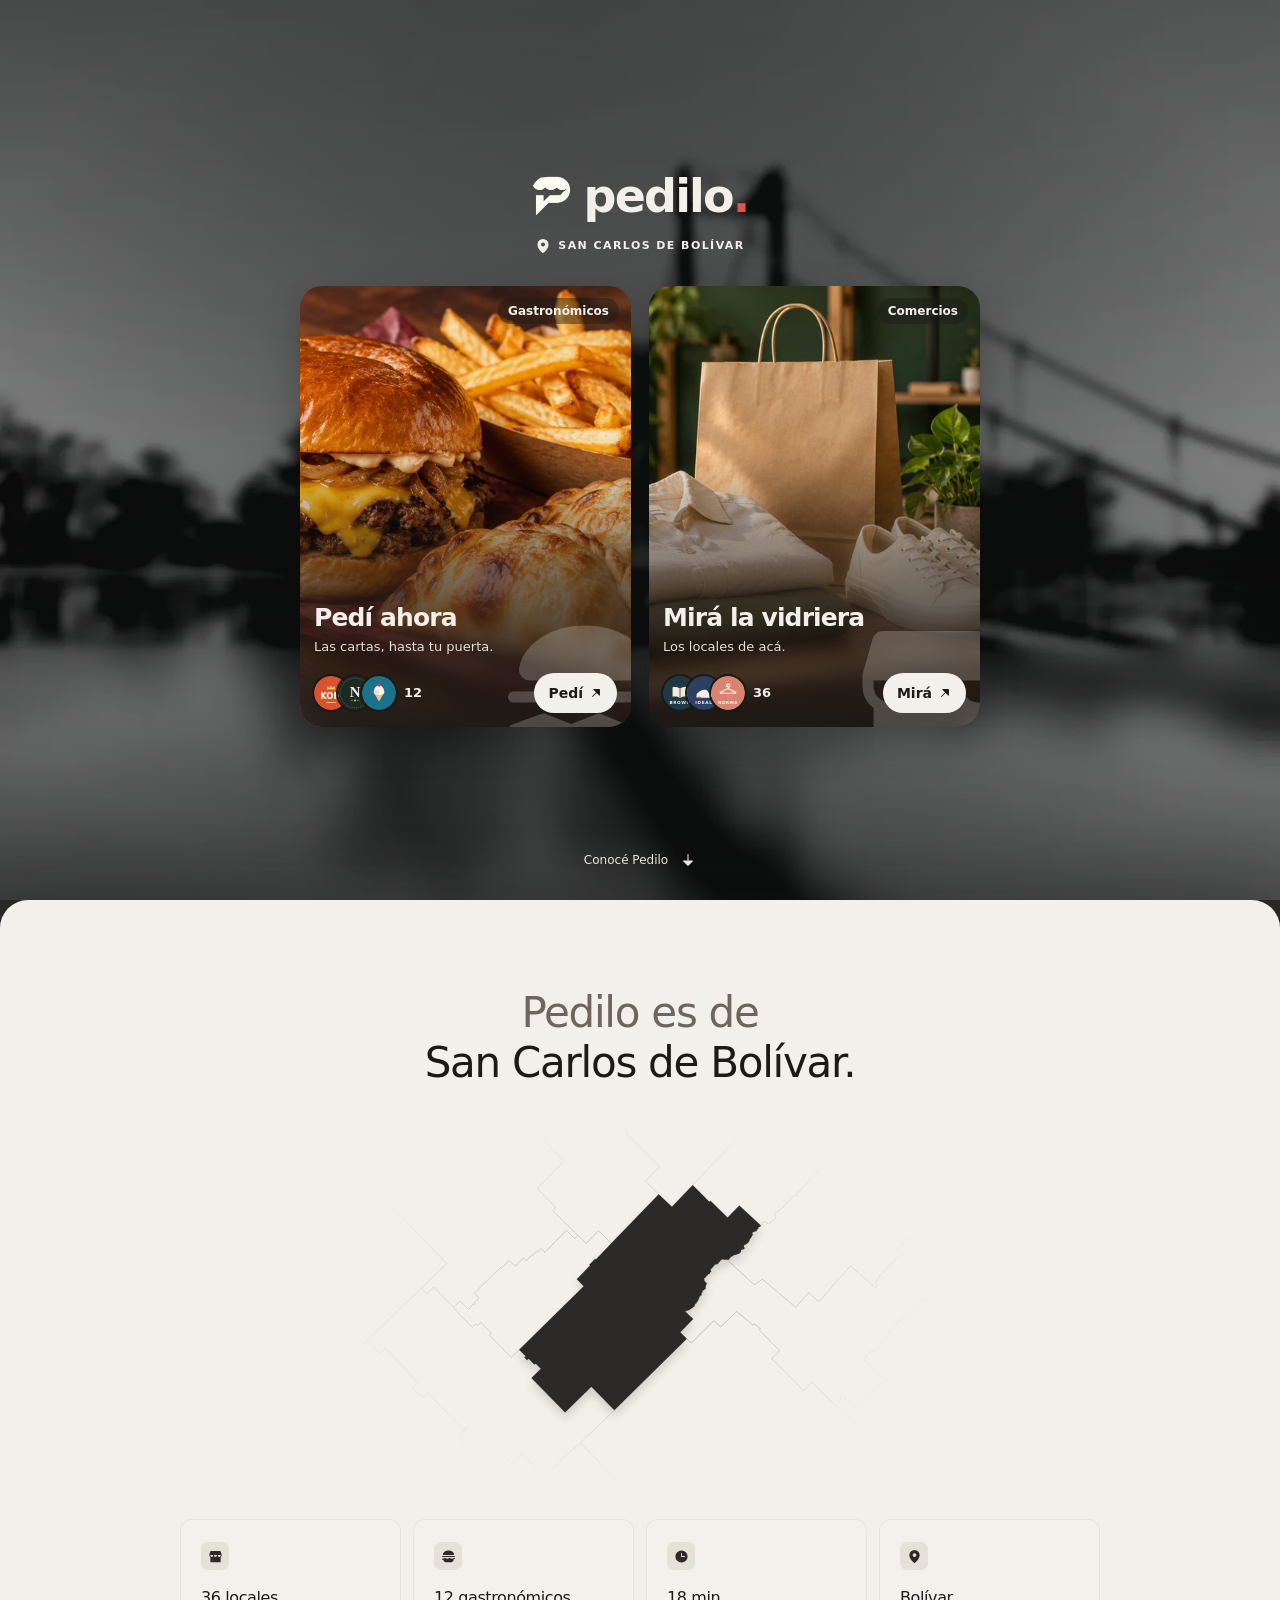
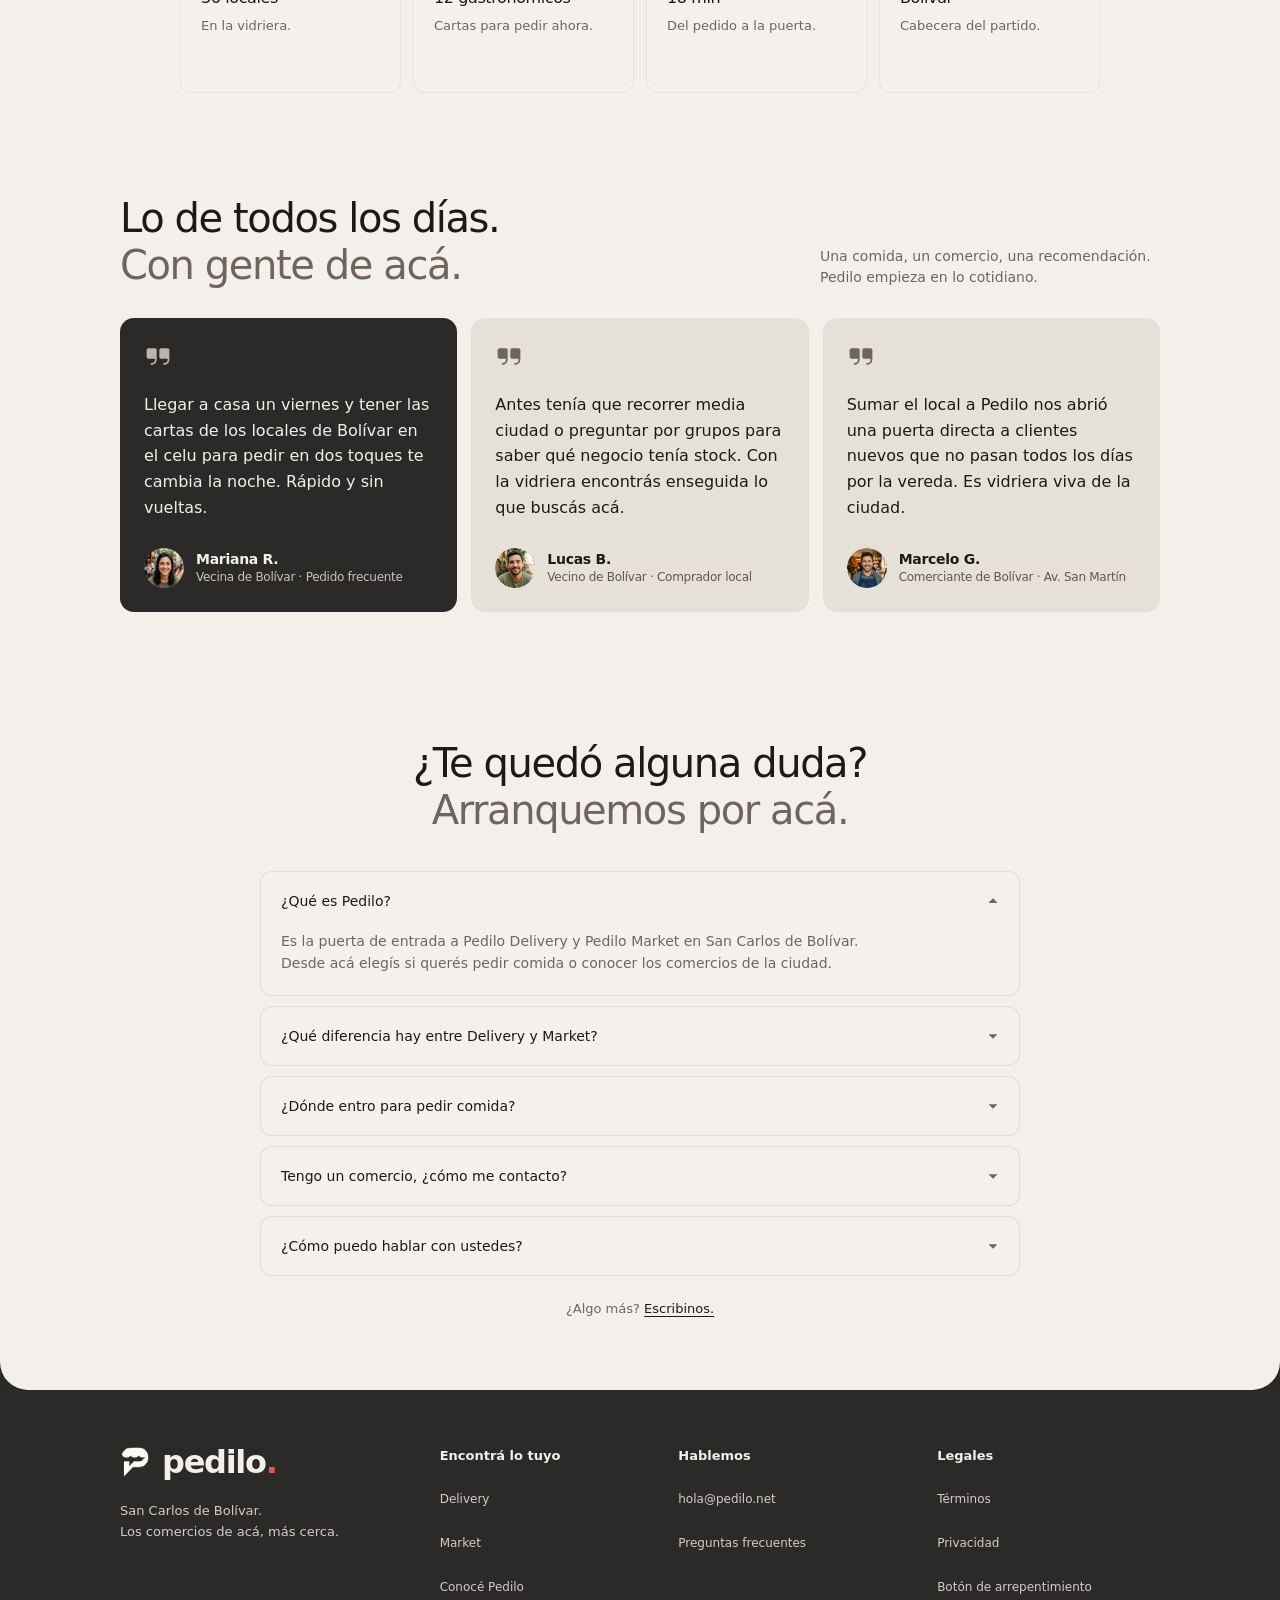
==== commit d9a67ef5: "feat: acomoda la firma de los comentarios con foto, nombre y dato Co-authored-by: Cursor <cursoragen" ====
--- a/index.html
+++ b/index.html
@@ -11,7 +11,7 @@
 <link rel="apple-touch-icon" href="assets/favicon-192.png">
 <link rel="canonical" href="https://pedilo.net/">
 <link rel="preload" as="image" href="assets/bolivar.webp">
-<link rel="stylesheet" href="styles.css?v=18">
+<link rel="stylesheet" href="styles.css?v=19">
 <meta property="og:type" content="website">
 <meta property="og:title" content="Pedilo · San Carlos de Bolívar">
 <meta property="og:description" content="Delivery lleva lo que se pide ahora. Market es la vidriera del comercio de acá.">
--- a/styles.css
+++ b/styles.css
@@ -107,13 +107,14 @@
 .quote-icon { width: 28px; height: 28px; color: var(--muted); }
 .story-featured .quote-icon { color: #bdb5aa; }
 .story blockquote { margin: 22px 0 28px; font-size: 16px; line-height: 1.6; }
-.story-person { display: flex; align-items: center; gap: 10px; margin-top: auto; }
-.story-avatar { overflow: hidden; display: grid; flex: none; place-items: center; width: 38px; height: 38px; border-radius: 50%; background: rgb(110 102 94 / .12); }
+.story-person { display: flex; align-items: center; gap: 12px; margin-top: auto; }
+.story-avatar { overflow: hidden; display: grid; flex: none; place-items: center; width: 40px; height: 40px; border-radius: 50%; background: rgb(110 102 94 / .12); }
 .story-avatar img { width: 100%; height: 100%; object-fit: cover; border-radius: 50%; display: block; }
 .story-avatar svg { width: 18px; height: 18px; }
 .story-featured .story-avatar { background: rgb(243 240 235 / .12); }
-.story-person p { margin: 0; font-size: 13px; font-weight: 500; line-height: 1.45; }
-.story-person small { display: block; margin-top: 3px; color: #60584f; font-size: 12px; font-weight: 400; }
+.story-person p { margin: 0; color: var(--ink); font-size: 14px; font-weight: 650; letter-spacing: -.02em; line-height: 1.2; }
+.story-featured .story-person p { color: var(--bone); }
+.story-person small { display: block; margin-top: 2px; color: #60584f; font-size: 12px; font-weight: 400; line-height: 1.3; }
 .story-featured .story-person small { color: #c9c2b8; }
 .faq { width: min(760px, 100%); margin: clamp(80px, 10vw, 144px) auto 48px; }
 .faq h2 { margin-bottom: 38px; text-align: center; }
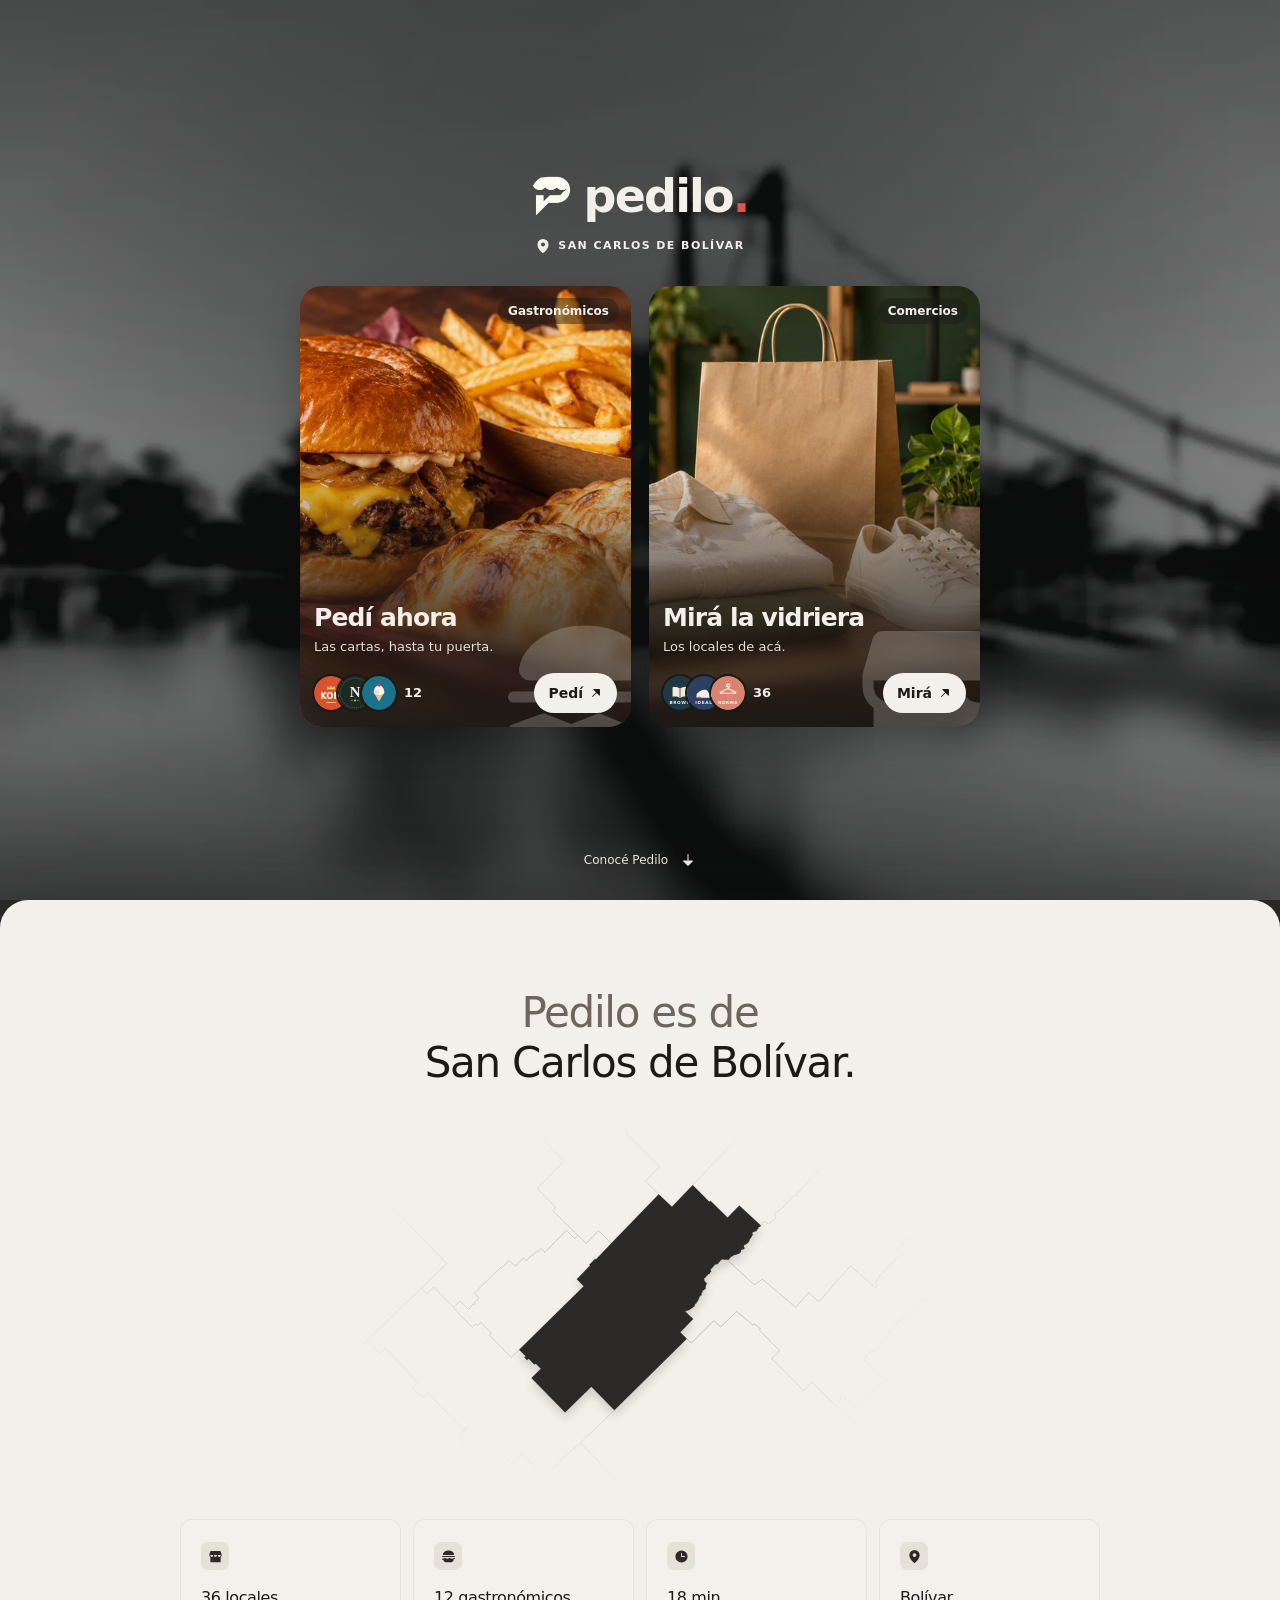
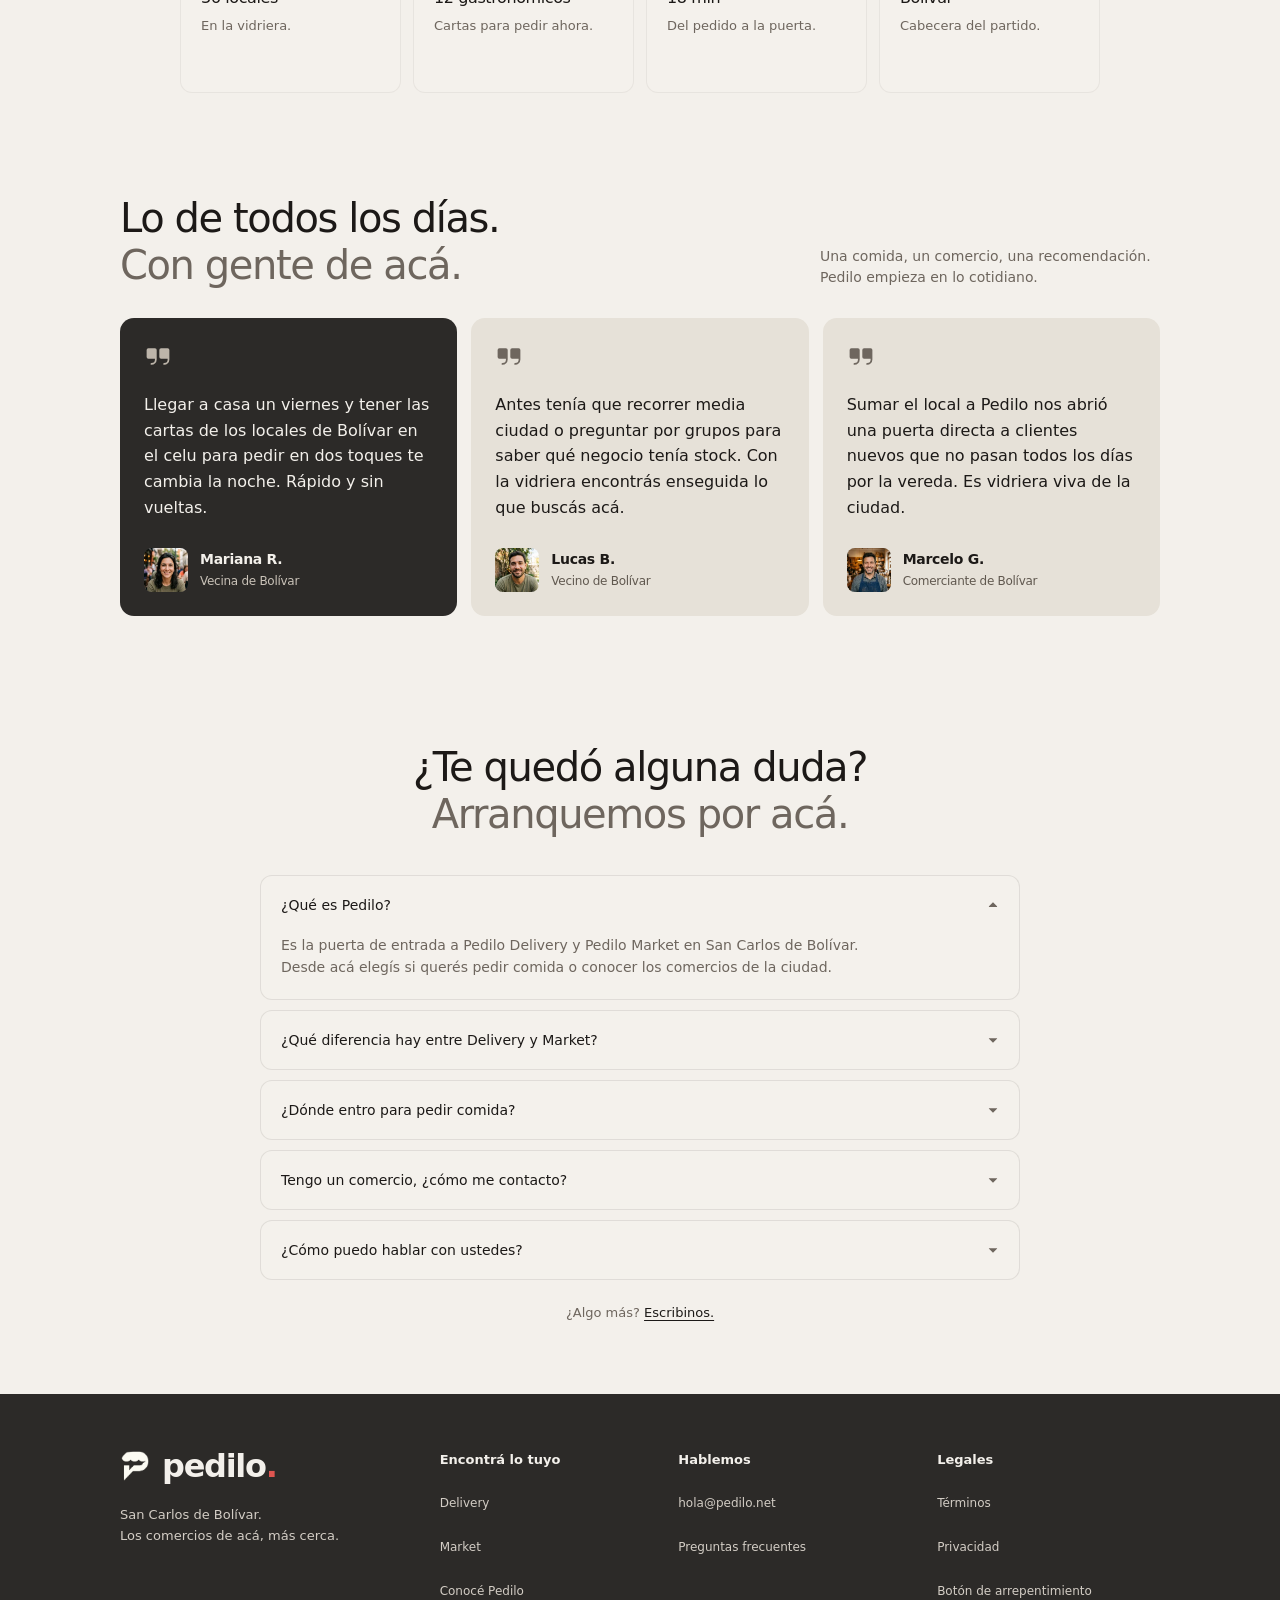
==== commit 34f9268c: "feat: fotos cuadradas en los comentarios y footer en corte recto La hoja solo redondea arriba, así e" ====
--- a/index.html
+++ b/index.html
@@ -5,24 +5,30 @@
 <meta name="viewport" content="width=device-width, initial-scale=1">
 <title>Pedilo · San Carlos de Bolívar</title>
 <meta name="description" content="Pedilo es de San Carlos de Bolívar. Delivery lleva lo que se pide ahora. Market es la vidriera del comercio de acá.">
-<meta name="theme-color" content="#2a2a2a">
+<meta name="theme-color" content="#2c2a28">
 <link rel="icon" type="image/png" sizes="32x32" href="assets/favicon-32.png">
 <link rel="icon" type="image/png" sizes="192x192" href="assets/favicon-192.png">
 <link rel="apple-touch-icon" href="assets/favicon-192.png">
 <link rel="canonical" href="https://pedilo.net/">
 <link rel="preload" as="image" href="assets/bolivar.webp">
-<link rel="stylesheet" href="styles.css?v=19">
+<link rel="stylesheet" href="styles.css?v=20">
 <meta property="og:type" content="website">
 <meta property="og:title" content="Pedilo · San Carlos de Bolívar">
 <meta property="og:description" content="Delivery lleva lo que se pide ahora. Market es la vidriera del comercio de acá.">
 <meta property="og:url" content="https://pedilo.net/">
-<meta property="og:image" content="https://pedilo.net/assets/og.png">
+<meta property="og:image" content="https://pedilo.net/assets/og-pedilo.png">
+<meta property="og:image:width" content="1730">
+<meta property="og:image:height" content="909">
+<meta property="og:image:type" content="image/png">
+<meta property="og:image:alt" content="Pedilo. Lo de acá, más cerca. Delivery y comercios de Bolívar, sobre una imagen del puente colgante.">
+<meta name="twitter:image" content="https://pedilo.net/assets/og-pedilo.png">
 <meta property="og:locale" content="es_AR">
 <meta name="twitter:card" content="summary_large_image">
 </head>
 <body>
 
-<main class="stage">
+<main>
+  <div class="stage">
   <div class="frame">
     <img class="frame-photo" src="assets/bolivar.webp" alt="Puente colgante de San Carlos de Bolívar" width="1600" height="1474" fetchpriority="high">
     <div class="frame-shade" aria-hidden="true"></div>
@@ -80,7 +86,7 @@
     </div>
     <a class="discover" href="#nosotros">Conocé Pedilo <svg aria-hidden="true" focusable="false" xmlns="http://www.w3.org/2000/svg" viewBox="0 0 256 256" fill="currentColor"><path d="M205.66,149.66l-72,72a8,8,0,0,1-11.32,0l-72-72A8,8,0,0,1,56,136h64V40a8,8,0,0,1,16,0v96h64a8,8,0,0,1,5.66,13.66Z"/></svg></a>
   </div>
-</main>
+  </div>
 
 <section class="sheet" id="nosotros" aria-labelledby="about-title">
   <div class="city">
@@ -122,17 +128,17 @@
       <li class="story story-featured">
         <svg aria-hidden="true" focusable="false" class="quote-icon" xmlns="http://www.w3.org/2000/svg" viewBox="0 0 256 256" fill="currentColor"><path d="M116,72v88a48.05,48.05,0,0,1-48,48,8,8,0,0,1,0-16,32,32,0,0,0,32-32v-8H40a16,16,0,0,1-16-16V72A16,16,0,0,1,40,56h60A16,16,0,0,1,116,72ZM216,56H156a16,16,0,0,0-16,16v64a16,16,0,0,0,16,16h60v8a32,32,0,0,1-32,32,8,8,0,0,0,0,16,48.05,48.05,0,0,0,48-48V72A16,16,0,0,0,216,56Z"/></svg>
         <blockquote>Llegar a casa un viernes y tener las cartas de los locales de Bolívar en el celu para pedir en dos toques te cambia la noche. Rápido y sin vueltas.</blockquote>
-        <div class="story-person"><span class="story-avatar"><img src="assets/people/mariana.webp" alt="Mariana R." width="38" height="38" loading="lazy"></span><p>Mariana R.<small>Vecina de Bolívar · Pedido frecuente</small></p></div>
+        <div class="story-person"><span class="story-avatar"><img src="assets/people/mariana.webp" alt="Mariana R." width="44" height="44" loading="lazy"></span><p>Mariana R.<small>Vecina de Bolívar</small></p></div>
       </li>
       <li class="story">
         <svg aria-hidden="true" focusable="false" class="quote-icon" xmlns="http://www.w3.org/2000/svg" viewBox="0 0 256 256" fill="currentColor"><path d="M116,72v88a48.05,48.05,0,0,1-48,48,8,8,0,0,1,0-16,32,32,0,0,0,32-32v-8H40a16,16,0,0,1-16-16V72A16,16,0,0,1,40,56h60A16,16,0,0,1,116,72ZM216,56H156a16,16,0,0,0-16,16v64a16,16,0,0,0,16,16h60v8a32,32,0,0,1-32,32,8,8,0,0,0,0,16,48.05,48.05,0,0,0,48-48V72A16,16,0,0,0,216,56Z"/></svg>
         <blockquote>Antes tenía que recorrer media ciudad o preguntar por grupos para saber qué negocio tenía stock. Con la vidriera encontrás enseguida lo que buscás acá.</blockquote>
-        <div class="story-person"><span class="story-avatar"><img src="assets/people/lucas.webp" alt="Lucas B." width="38" height="38" loading="lazy"></span><p>Lucas B.<small>Vecino de Bolívar · Comprador local</small></p></div>
+        <div class="story-person"><span class="story-avatar"><img src="assets/people/lucas.webp" alt="Lucas B." width="44" height="44" loading="lazy"></span><p>Lucas B.<small>Vecino de Bolívar</small></p></div>
       </li>
       <li class="story">
         <svg aria-hidden="true" focusable="false" class="quote-icon" xmlns="http://www.w3.org/2000/svg" viewBox="0 0 256 256" fill="currentColor"><path d="M116,72v88a48.05,48.05,0,0,1-48,48,8,8,0,0,1,0-16,32,32,0,0,0,32-32v-8H40a16,16,0,0,1-16-16V72A16,16,0,0,1,40,56h60A16,16,0,0,1,116,72ZM216,56H156a16,16,0,0,0-16,16v64a16,16,0,0,0,16,16h60v8a32,32,0,0,1-32,32,8,8,0,0,0,0,16,48.05,48.05,0,0,0,48-48V72A16,16,0,0,0,216,56Z"/></svg>
         <blockquote>Sumar el local a Pedilo nos abrió una puerta directa a clientes nuevos que no pasan todos los días por la vereda. Es vidriera viva de la ciudad.</blockquote>
-        <div class="story-person"><span class="story-avatar"><img src="assets/people/marcelo.webp" alt="Marcelo G." width="38" height="38" loading="lazy"></span><p>Marcelo G.<small>Comerciante de Bolívar · Av. San Martín</small></p></div>
+        <div class="story-person"><span class="story-avatar"><img src="assets/people/marcelo.webp" alt="Marcelo G." width="44" height="44" loading="lazy"></span><p>Marcelo G.<small>Comerciante de Bolívar</small></p></div>
       </li>
     </ul>
   </section>
@@ -164,15 +170,16 @@
     <p class="faq-contact">¿Algo más? <a href="mailto:hola@pedilo.net">Escribinos.</a></p>
   </section>
 </section>
+</main>
 
 <footer class="site-footer">
   <div class="footer-brand">
     <a class="brand" href="/" aria-label="Pedilo, inicio"><img src="assets/mark.png" alt="" width="40" height="40"><span class="wordmark">pedilo<span>.</span></span></a>
     <p>San Carlos de Bolívar.<br>Los comercios de acá, más cerca.</p>
   </div>
-  <nav aria-label="Pedilo"><h2>Encontrá lo tuyo</h2><a href="https://delivery.pedilo.net">Delivery</a><a href="https://market.pedilo.net">Market</a><a href="#nosotros">Conocé Pedilo</a></nav>
-  <nav aria-label="Contacto"><h2>Hablemos</h2><a href="mailto:hola@pedilo.net">hola@pedilo.net</a><a href="#preguntas">Preguntas frecuentes</a></nav>
-  <nav aria-label="Legales"><h2>Legales</h2><a href="https://delivery.pedilo.net/terminos">Términos</a><a href="https://delivery.pedilo.net/privacidad">Privacidad</a><a href="https://delivery.pedilo.net/arrepentimiento">Botón de arrepentimiento</a></nav>
+  <nav aria-label="Pedilo"><p class="footer-label">Encontrá lo tuyo</p><a href="https://delivery.pedilo.net">Delivery</a><a href="https://market.pedilo.net">Market</a><a href="#nosotros">Conocé Pedilo</a></nav>
+  <nav aria-label="Contacto"><p class="footer-label">Hablemos</p><a href="mailto:hola@pedilo.net">hola@pedilo.net</a><a href="#preguntas">Preguntas frecuentes</a></nav>
+  <nav aria-label="Legales"><p class="footer-label">Legales</p><a href="https://delivery.pedilo.net/terminos">Términos</a><a href="https://delivery.pedilo.net/privacidad">Privacidad</a><a href="https://delivery.pedilo.net/arrepentimiento">Botón de arrepentimiento</a></nav>
 </footer>
 
 </body>
--- a/styles.css
+++ b/styles.css
@@ -79,7 +79,7 @@
   .frame > header:focus-within, .card:focus-visible { animation: none; }
 }
 
-.sheet { position: relative; z-index: 1; display: flex; flex-direction: column; padding: clamp(48px, 7vw, 88px) max(20px, calc((100vw - 1040px) / 2)) 24px; border-radius: 28px; background: var(--bone); color: var(--ink); box-shadow: 0 -20px 60px rgb(20 18 16 / .16); }
+.sheet { position: relative; z-index: 1; display: flex; flex-direction: column; padding: clamp(48px, 7vw, 88px) max(20px, calc((100vw - 1040px) / 2)) 24px; border-radius: 28px 28px 0 0; background: var(--bone); color: var(--ink); box-shadow: 0 -20px 60px rgb(20 18 16 / .16); }
 .lead { max-width: 18em; margin: 0 auto; font-size: clamp(28px, 3.4vw, 42px); font-weight: 500; letter-spacing: -.03em; line-height: 1.18; text-align: center; text-wrap: balance; }
 .lead span, .lead strong { display: block; }
 .lead span { color: var(--muted); font-weight: 400; }
@@ -108,13 +108,13 @@
 .story-featured .quote-icon { color: #bdb5aa; }
 .story blockquote { margin: 22px 0 28px; font-size: 16px; line-height: 1.6; }
 .story-person { display: flex; align-items: center; gap: 12px; margin-top: auto; }
-.story-avatar { overflow: hidden; display: grid; flex: none; place-items: center; width: 40px; height: 40px; border-radius: 50%; background: rgb(110 102 94 / .12); }
-.story-avatar img { width: 100%; height: 100%; object-fit: cover; border-radius: 50%; display: block; }
+.story-avatar { overflow: hidden; display: grid; flex: none; place-items: center; width: 44px; height: 44px; border-radius: 8px; background: rgb(110 102 94 / .12); }
+.story-avatar img { width: 100%; height: 100%; object-fit: cover; object-position: center 35%; display: block; }
 .story-avatar svg { width: 18px; height: 18px; }
 .story-featured .story-avatar { background: rgb(243 240 235 / .12); }
-.story-person p { margin: 0; color: var(--ink); font-size: 14px; font-weight: 650; letter-spacing: -.02em; line-height: 1.2; }
+.story-person p { min-width: 0; margin: 0; color: var(--ink); font-size: 14px; font-weight: 650; letter-spacing: -.02em; line-height: 1.2; }
 .story-featured .story-person p { color: var(--bone); }
-.story-person small { display: block; margin-top: 2px; color: #60584f; font-size: 12px; font-weight: 400; line-height: 1.3; }
+.story-person small { display: block; margin-top: 6px; color: #60584f; font-size: 12px; font-weight: 400; line-height: 1.3; }
 .story-featured .story-person small { color: #c9c2b8; }
 .faq { width: min(760px, 100%); margin: clamp(80px, 10vw, 144px) auto 48px; }
 .faq h2 { margin-bottom: 38px; text-align: center; }
@@ -135,7 +135,7 @@
 .footer-brand .brand img { width: 30px; height: 30px; }
 .footer-brand p { margin: 18px 0 0; font-size: 13px; line-height: 1.6; }
 .site-footer nav { display: flex; flex-direction: column; align-items: flex-start; }
-.site-footer h2 { margin: 0 0 12px; color: var(--bone); font-size: 13px; font-weight: 600; line-height: 1.5; }
+.footer-label { margin: 0 0 12px; color: var(--bone); font-size: 13px; font-weight: 600; line-height: 1.5; }
 .site-footer nav a { display: inline-flex; align-items: center; min-height: 44px; padding-block: 8px; font-size: 12px; line-height: 1.5; text-decoration: none; text-underline-offset: 4px; overflow-wrap: anywhere; }
 .site-footer a:focus-visible { outline: 2px solid var(--bone); outline-offset: 4px; border-radius: 4px; }
 
@@ -148,7 +148,10 @@
   .place { margin-top: 14px; font-size: 11px; letter-spacing: .1em; }
   .cards { gap: 10px; }
   .card { gap: 12px; padding: 10px; border-radius: 18px; }
-  .card-ghost { right: -32px; bottom: -40px; width: 116px; height: 116px; }
+  .card-ghost { right: -22px; bottom: -28px; width: 150px; height: 150px; }
+  .fact-icon { width: 38px; height: 38px; border-radius: 9px; }
+  .fact-icon svg { width: 22px; height: 22px; }
+  .card-go svg { width: 18px; height: 18px; }
   .kind { top: 8px; right: 8px; padding: 4px 7px; font-size: 11px; }
   .card h2 { font-size: 16px; }
   .card p { font-size: 12px; }
@@ -156,7 +159,7 @@
   .shops img { width: 22px; height: 22px; margin-left: -8px; }
   .card-go { min-height: 32px; padding-inline: 10px; font-size: 13px; }
   .discover { margin-top: 12px; }
-  .sheet { border-radius: 22px; }
+  .sheet { border-radius: 22px 22px 0 0; }
   .stories-heading { flex-direction: column; align-items: flex-start; gap: 20px; }
   .stories-intro { max-width: 32em; }
   .story-grid { grid-template-columns: 1fr; }
